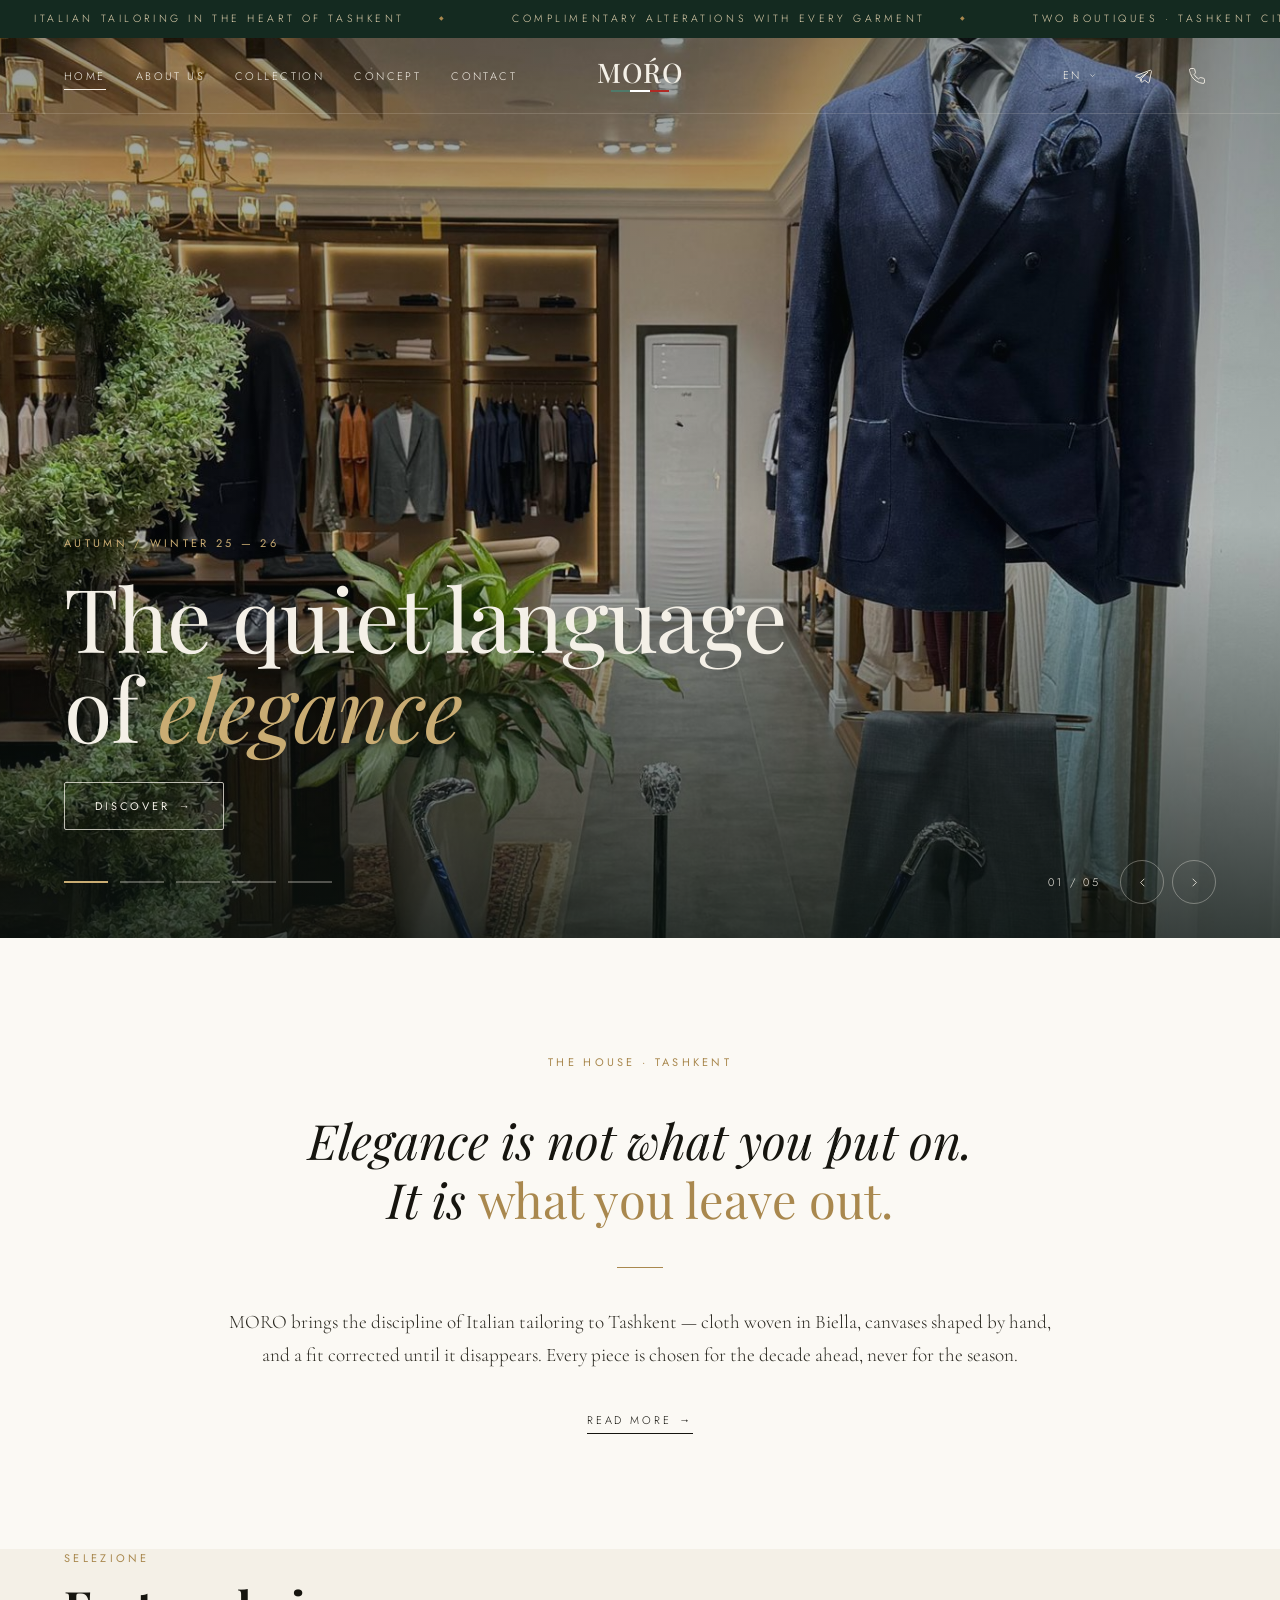
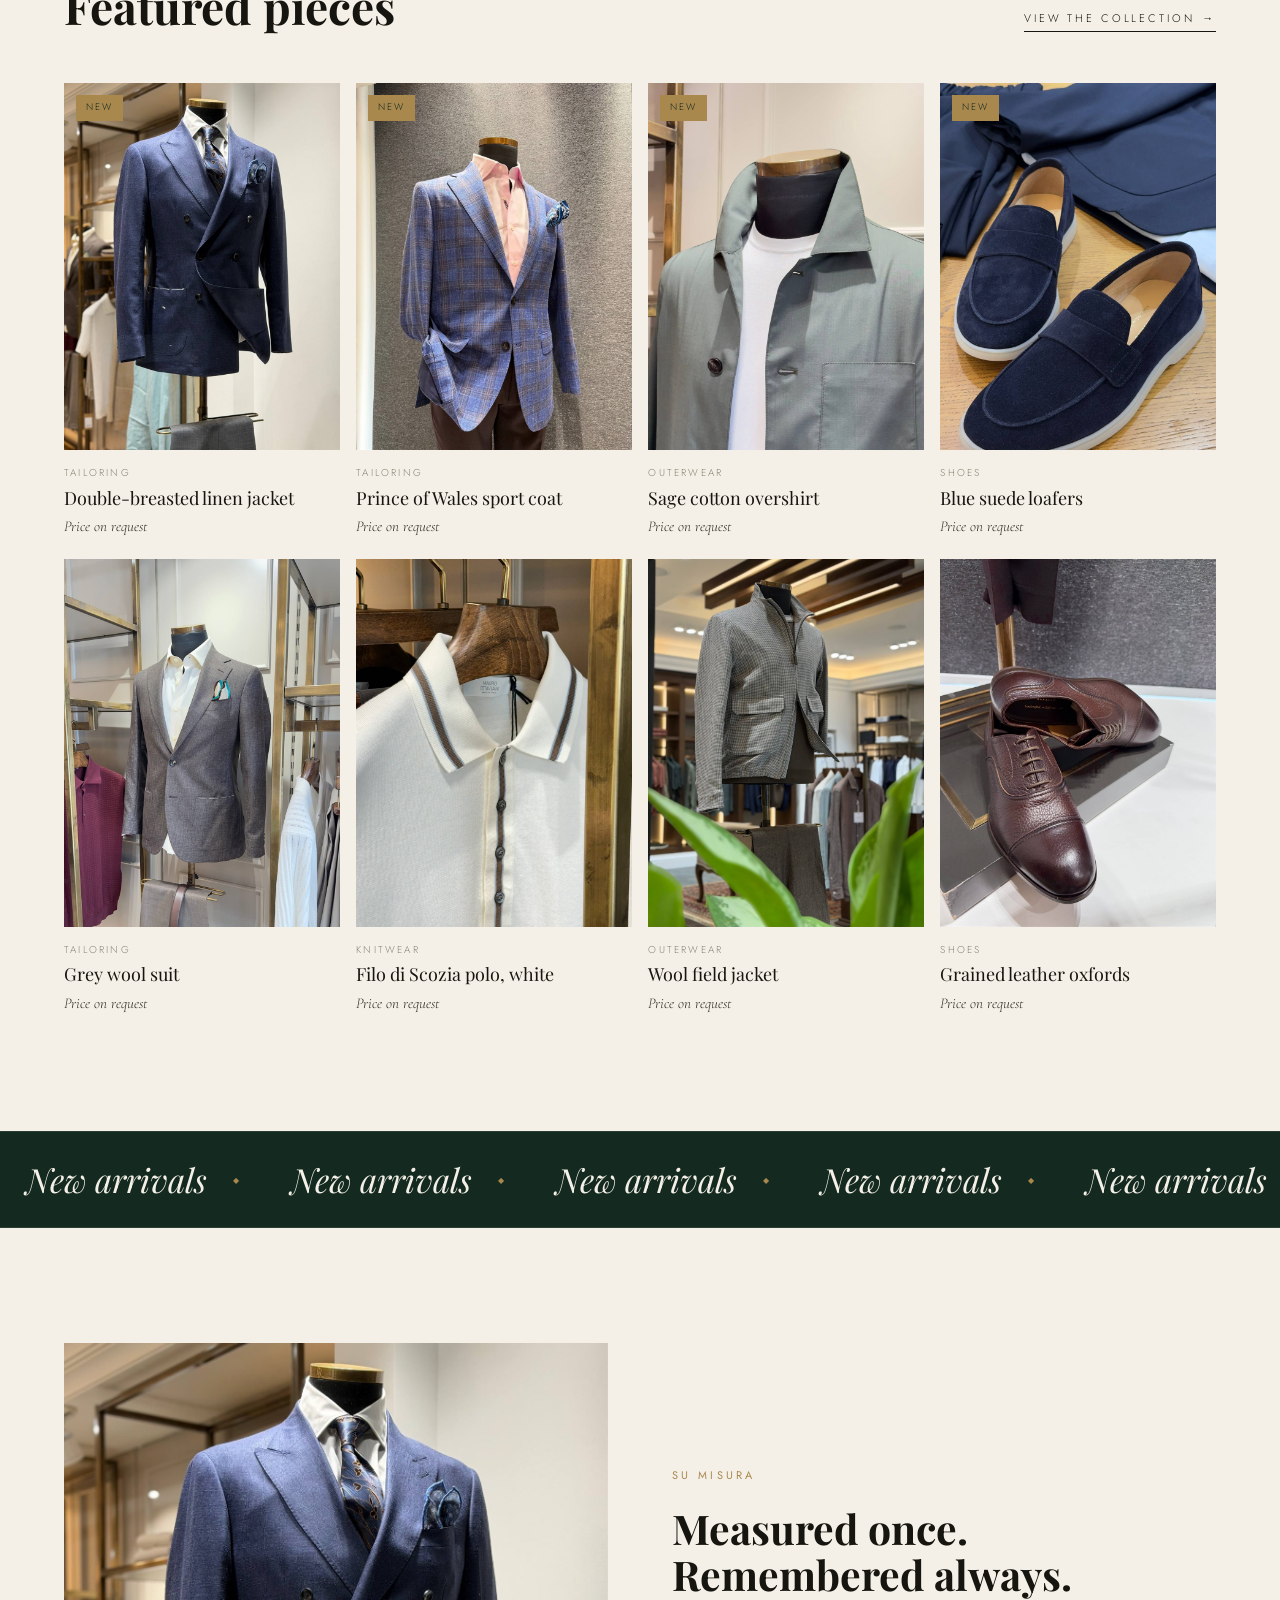
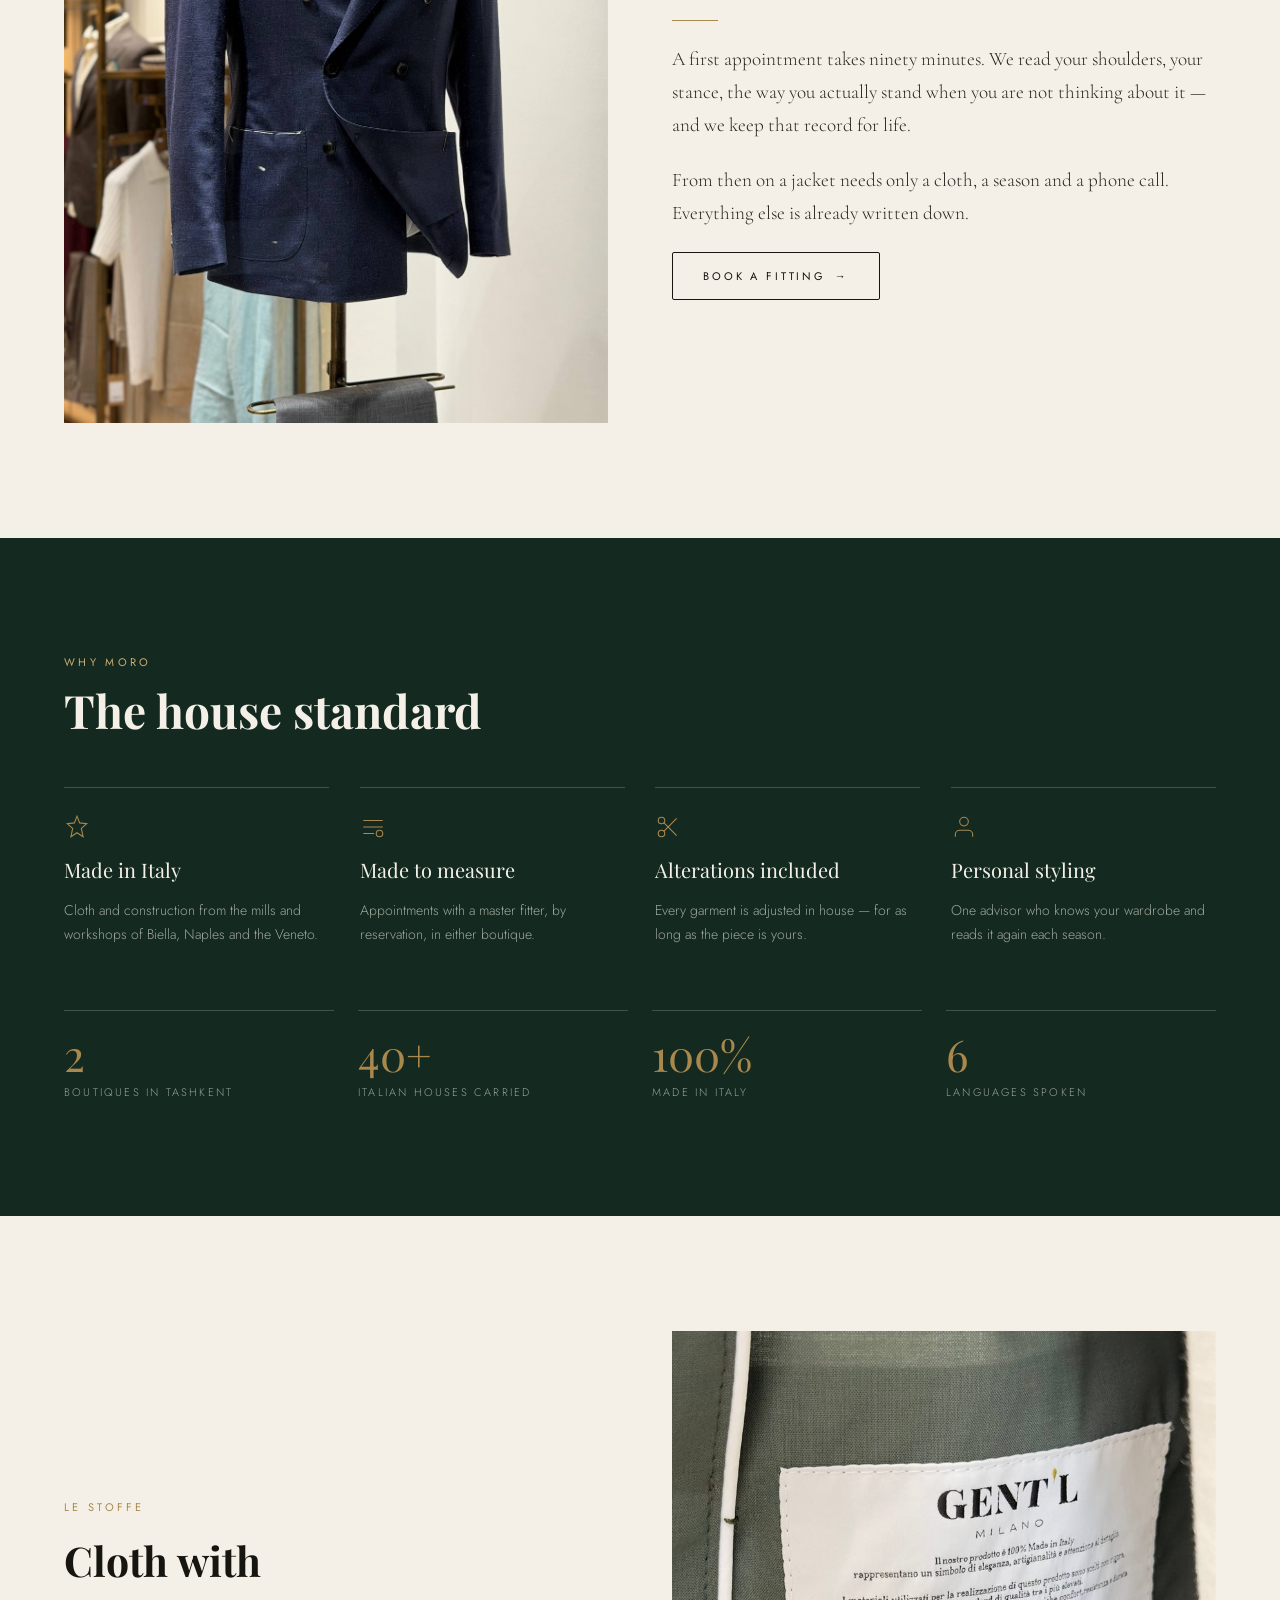
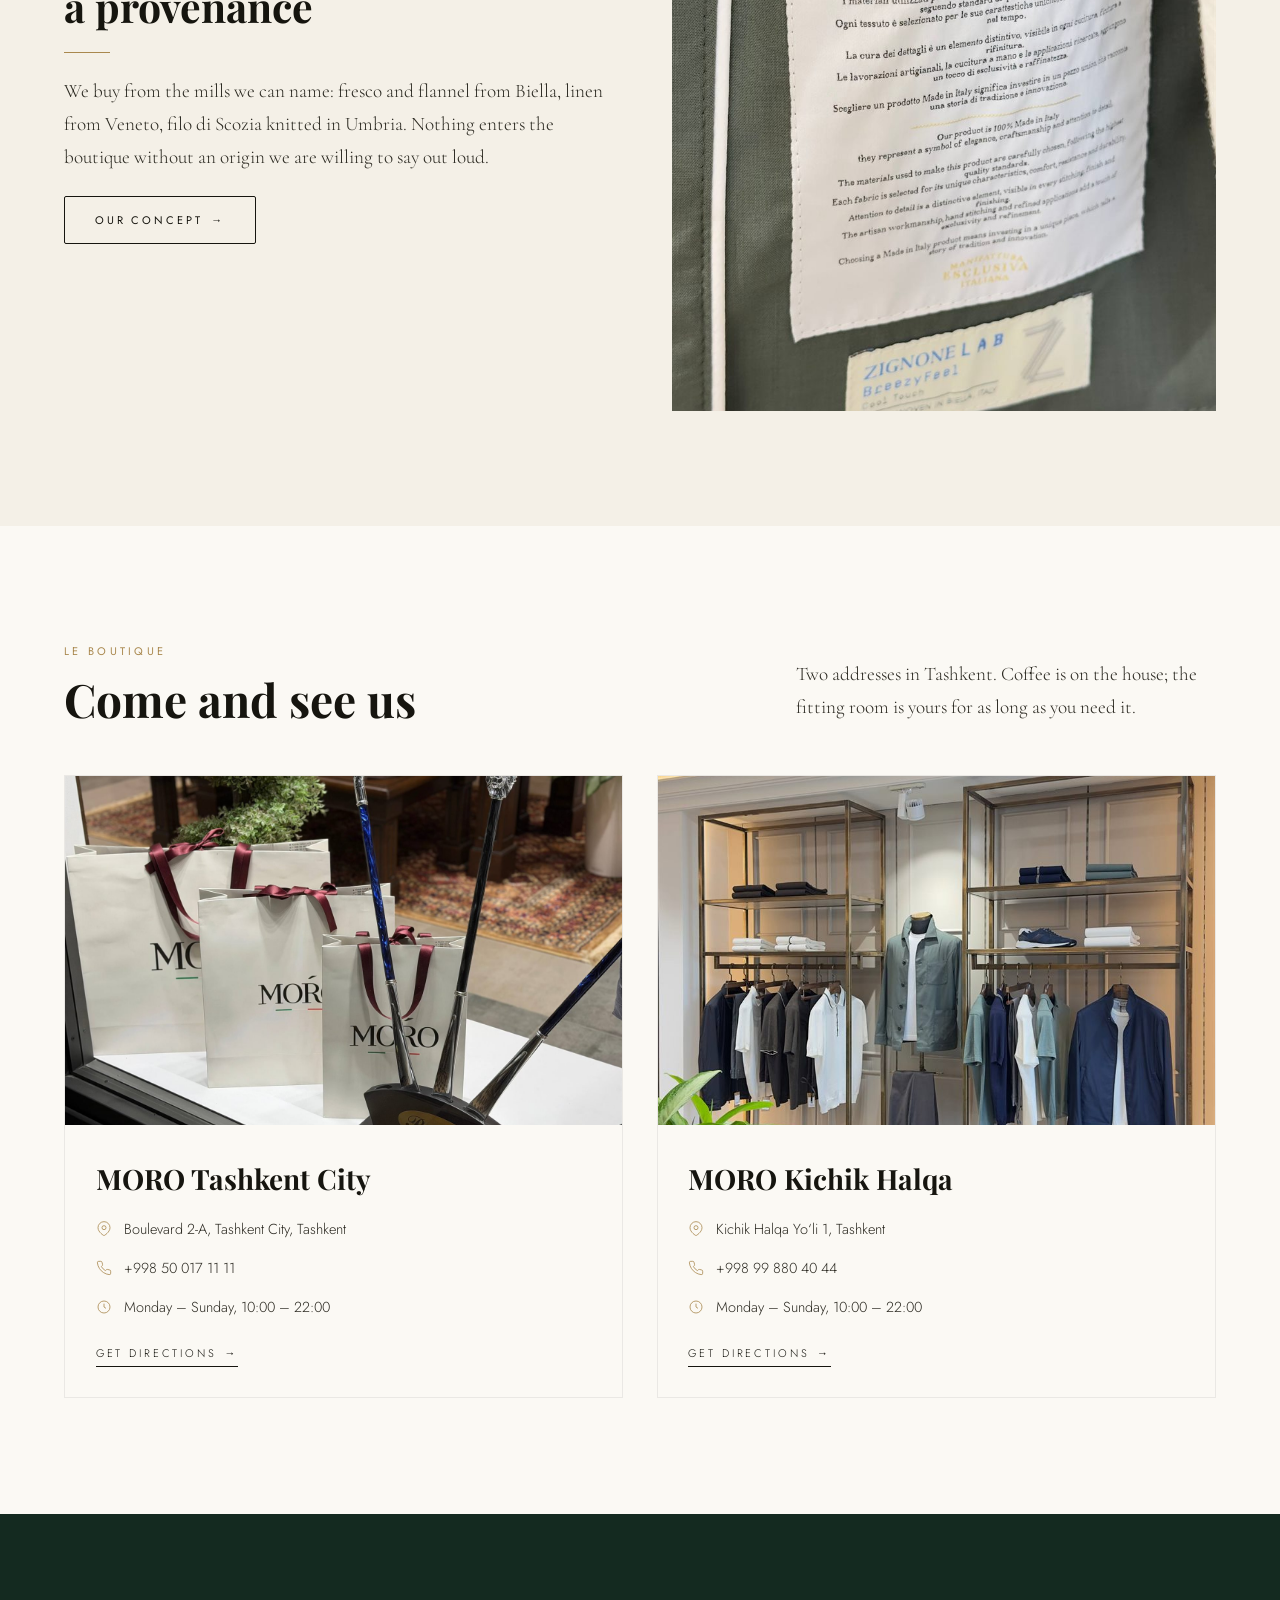
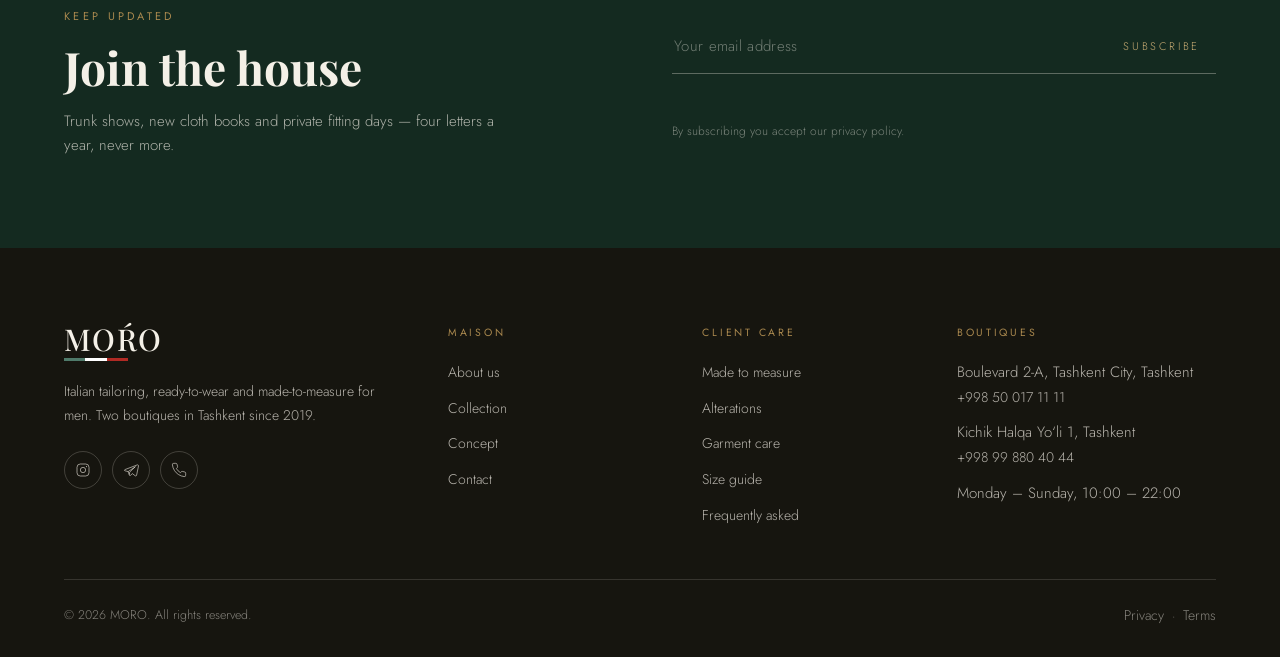
==== index.html @ b35bbcc6 "MORO — многоязычный сайт бутика (6 языков, RTL) Статический сайт по структуре референса lordmaul.com" ====
<!DOCTYPE html>
<html lang="ru" dir="ltr">
<head>
<meta charset="utf-8">
<meta name="viewport" content="width=device-width, initial-scale=1">
<title>MORO — Sartoria Italiana · Tashkent</title>
<meta name="description" content="MORO — итальянский мужской бутик в Ташкенте. Sartoria, su misura, готовая одежда и обувь итальянских домов. Два бутика: Tashkent City и Кичик халка йули.">
<meta name="theme-color" content="#142A20">
<meta property="og:title" content="MORO — Sartoria Italiana · Tashkent">
<meta property="og:description" content="Итальянский пошив в сердце Ташкента. Два бутика, более сорока итальянских домов, su misura.">
<meta property="og:type" content="website">
<meta property="og:image" content="assets/img/hero/hero-01.jpg">
<link rel="icon" href="assets/img/favicon.svg" type="image/svg+xml">
<link rel="preconnect" href="https://fonts.googleapis.com">
<link rel="preconnect" href="https://fonts.gstatic.com" crossorigin>
<link href="https://fonts.googleapis.com/css2?family=Playfair+Display:ital,wght@0,400;0,500;1,400&family=Cormorant+Garamond:ital,wght@0,300;0,400;1,300;1,400&family=Jost:wght@200;300;400;500&family=Amiri:ital,wght@0,400;0,700;1,400&family=Noto+Sans+Arabic:wght@200;300;400;500&display=swap" rel="stylesheet">
<link rel="stylesheet" href="assets/css/style.css">
</head>

<body data-page="home" data-base="">

<!-- ══ Announcement ══ -->
<div class="topbar">
  <div class="topbar__track">
    <span data-i18n="top.1"></span><span data-i18n="top.2"></span><span data-i18n="top.3"></span>
    <span data-i18n="top.1"></span><span data-i18n="top.2"></span><span data-i18n="top.3"></span>
  </div>
</div>

<!-- ══ Header ══ -->
<header class="hdr hdr--over">
  <div class="hdr__in">
    <div>
      <nav class="hdr__nav" aria-label="Primary">
        <ul>
          <li><a href="index.html"      data-nav="home"       data-i18n="nav.home"></a></li>
          <li><a href="about.html"      data-nav="about"      data-i18n="nav.about"></a></li>
          <li><a href="collection.html" data-nav="collection" data-i18n="nav.collection"></a></li>
          <li><a href="concept.html"    data-nav="concept"    data-i18n="nav.concept"></a></li>
          <li><a href="contact.html"    data-nav="contact"    data-i18n="nav.contact"></a></li>
        </ul>
      </nav>
      <button class="burger" type="button" data-drawer-open><i></i><span data-i18n="ui.menu"></span></button>
    </div>

    <a class="hdr__brand logo" href="index.html" aria-label="MORO">
      <span class="logo__word">MOŔO</span>
      <span class="logo__tri" aria-hidden="true"><i></i><i></i><i></i></span>
    </a>

    <div class="hdr__tools">
      <div class="lang">
        <button class="lang__btn" type="button" aria-haspopup="listbox" aria-expanded="false">
          <span data-lang-short>RU</span>
          <svg viewBox="0 0 24 24" aria-hidden="true"><path d="M6 9l6 6 6-6"/></svg>
        </button>
        <div class="lang__menu" role="listbox" data-lang-list></div>
      </div>
      <a class="icon-btn" href="https://t.me/moro_tashkent" target="_blank" rel="noopener" aria-label="Telegram">
        <svg viewBox="0 0 24 24"><path d="M21.5 4.3L2.9 11.4c-.9.3-.9 1.6.1 1.8l4.7 1.2 1.8 5.3c.3.8 1.3 1 1.9.3l2.5-2.6 4.6 3.4c.7.5 1.6.1 1.8-.7l3-14.2c.2-.9-.7-1.6-1.8-1.6z"/><path d="M7.7 14.4L18.6 7 10 15.2l-.3 3.6"/></svg>
      </a>
      <a class="icon-btn" href="tel:+998500171111" aria-label="+998 50 017 11 11">
        <svg viewBox="0 0 24 24"><path d="M22 16.9v3a2 2 0 01-2.2 2 19.8 19.8 0 01-8.6-3.1 19.5 19.5 0 01-6-6A19.8 19.8 0 012.1 4.2 2 2 0 014.1 2h3a2 2 0 012 1.7c.1 1 .4 1.9.7 2.8a2 2 0 01-.5 2.1L8.1 9.9a16 16 0 006 6l1.3-1.2a2 2 0 012.1-.5c.9.3 1.8.6 2.8.7a2 2 0 011.7 2z"/></svg>
      </a>
    </div>
  </div>
</header>

<!-- ══ Mobile drawer ══ -->
<div class="drawer" id="drawer">
  <div class="drawer__top">
    <span class="logo"><span class="logo__word" style="--logo-size:23px">MOŔO</span><span class="logo__tri" style="--logo-tri:48px"><i></i><i></i><i></i></span></span>
    <button class="burger" type="button" data-drawer-close>
      <span data-i18n="ui.close"></span>
      <svg viewBox="0 0 24 24" width="18" height="18" fill="none" stroke="currentColor" stroke-width="1.3"><path d="M18 6L6 18M6 6l12 12"/></svg>
    </button>
  </div>
  <nav class="drawer__nav" aria-label="Mobile">
    <a href="index.html"      data-i18n="nav.home"></a>
    <a href="about.html"      data-i18n="nav.about"></a>
    <a href="collection.html" data-i18n="nav.collection"></a>
    <a href="concept.html"    data-i18n="nav.concept"></a>
    <a href="contact.html"    data-i18n="nav.contact"></a>
  </nav>
  <div class="drawer__foot">
    <span class="eyebrow" data-i18n="ui.language"></span>
    <div class="drawer__langs" data-lang-chips></div>
    <div style="display:grid;gap:6px;font-size:14px;opacity:.8">
      <a href="tel:+998500171111">+998 50 017 11 11</a>
      <a href="tel:+998998804044">+998 99 880 40 44</a>
      <a href="https://www.instagram.com/moro_tashkent/" target="_blank" rel="noopener">Instagram</a>
      <a href="https://t.me/moro_tashkent" target="_blank" rel="noopener">Telegram</a>
    </div>
  </div>
</div>

<main>

  <!-- ══ Hero ══ -->
  <section class="hero" aria-roledescription="carousel">
    <div class="hero__slides">

      <article class="hero__slide">
        <img src="assets/img/hero/hero-01.jpg" alt="" style="--pos:50% 32%" fetchpriority="high" decoding="async">
        <div class="hero__body"><div class="wrap" style="padding:0"><div class="hero__cap">
          <span class="eyebrow" data-i18n="hero.1.eye"></span>
          <h1 class="hero__title" data-i18n-html="hero.1.title"></h1>
          <a class="btn btn--light" href="collection.html"><span data-i18n="cta.discover"></span><span class="ar">→</span></a>
        </div></div></div>
      </article>

      <article class="hero__slide">
        <img src="assets/img/hero/hero-02.jpg" alt="" style="--pos:50% 42%" loading="lazy" decoding="async">
        <div class="hero__body"><div class="wrap" style="padding:0"><div class="hero__cap">
          <span class="eyebrow" data-i18n="hero.2.eye"></span>
          <p class="hero__title" data-i18n-html="hero.2.title"></p>
          <a class="btn btn--light" href="concept.html"><span data-i18n="cta.discover"></span><span class="ar">→</span></a>
        </div></div></div>
      </article>

      <article class="hero__slide">
        <img src="assets/img/hero/hero-04.jpg" alt="" style="--pos:50% 46%" loading="lazy" decoding="async">
        <div class="hero__body"><div class="wrap" style="padding:0"><div class="hero__cap">
          <span class="eyebrow" data-i18n="hero.3.eye"></span>
          <p class="hero__title" data-i18n-html="hero.3.title"></p>
          <a class="btn btn--light" href="about.html"><span data-i18n="cta.discover"></span><span class="ar">→</span></a>
        </div></div></div>
      </article>

      <article class="hero__slide">
        <img src="assets/img/hero/hero-03.jpg" alt="" style="--pos:50% 40%" loading="lazy" decoding="async">
        <div class="hero__body"><div class="wrap" style="padding:0"><div class="hero__cap">
          <span class="eyebrow" data-i18n="hero.4.eye"></span>
          <p class="hero__title" data-i18n-html="hero.4.title"></p>
          <a class="btn btn--light" href="contact.html"><span data-i18n="cta.book"></span><span class="ar">→</span></a>
        </div></div></div>
      </article>

      <article class="hero__slide">
        <img src="assets/img/hero/hero-05.jpg" alt="" style="--pos:50% 44%" loading="lazy" decoding="async">
        <div class="hero__body"><div class="wrap" style="padding:0"><div class="hero__cap">
          <span class="eyebrow" data-i18n="hero.5.eye"></span>
          <p class="hero__title" data-i18n-html="hero.5.title"></p>
          <a class="btn btn--light" href="contact.html"><span data-i18n="cta.directions"></span><span class="ar">→</span></a>
        </div></div></div>
      </article>

    </div>

    <div class="hero__ui">
      <div class="hero__dots"></div>
      <div style="display:flex;align-items:center;gap:20px">
        <span class="hero__count"></span>
        <div class="hero__arrows">
          <button type="button" data-hero-prev data-i18n-aria="ui.prev"><svg viewBox="0 0 24 24"><path d="M15 18l-6-6 6-6"/></svg></button>
          <button type="button" data-hero-next data-i18n-aria="ui.next"><svg viewBox="0 0 24 24"><path d="M9 18l6-6-6-6"/></svg></button>
        </div>
      </div>
    </div>
  </section>

  <!-- ══ Manifesto ══ -->
  <section class="sec sec--paper">
    <div class="wrap wrap--narrow">
      <div class="manifesto">
        <span class="eyebrow reveal" data-i18n="mani.eye"></span>
        <h2 class="manifesto__q reveal" data-d="1" data-i18n-html="mani.quote"></h2>
        <hr class="rule reveal" data-d="1">
        <p class="lead reveal" data-d="2" data-i18n="mani.text"></p>
        <a class="link-u reveal" data-d="3" href="about.html"><span data-i18n="cta.readMore"></span><span class="ar">→</span></a>
      </div>
    </div>
  </section>

  <!-- ══ Featured ══ -->
  <section class="sec" style="padding-top:0">
    <div class="wrap">
      <div class="sec-head">
        <div class="sec-head__t">
          <span class="eyebrow reveal" data-i18n="feat.eye"></span>
          <h2 class="sec-title reveal" data-d="1" data-i18n="feat.title"></h2>
        </div>
        <a class="link-u reveal" data-d="2" href="collection.html"><span data-i18n="cta.viewAll"></span><span class="ar">→</span></a>
      </div>
      <div class="grid-p" data-grid data-featured="1"></div>
    </div>
  </section>

  <!-- ══ Marquee ══ -->
  <div class="marq" aria-hidden="true">
    <div class="marq__track">
      <span data-i18n="marq"></span><span data-i18n="marq"></span><span data-i18n="marq"></span><span data-i18n="marq"></span><span data-i18n="marq"></span><span data-i18n="marq"></span>
      <span data-i18n="marq"></span><span data-i18n="marq"></span><span data-i18n="marq"></span><span data-i18n="marq"></span><span data-i18n="marq"></span><span data-i18n="marq"></span>
    </div>
  </div>

  <!-- ══ Atelier ══ -->
  <section class="sec">
    <div class="wrap">
      <div class="split">
        <figure class="split__media reveal">
          <img src="assets/img/editorial/edit-tailoring.jpg" alt="" style="--pos:50% 30%" loading="lazy" decoding="async">
        </figure>
        <div class="split__body">
          <span class="eyebrow reveal" data-i18n="atel.eye"></span>
          <h2 class="split__title reveal" data-d="1" data-i18n-html="atel.title"></h2>
          <hr class="rule reveal" data-d="1">
          <p class="lead reveal" data-d="2" data-i18n="atel.p1"></p>
          <p class="lead reveal" data-d="2" data-i18n="atel.p2"></p>
          <div class="reveal" data-d="3"><a class="btn" href="contact.html"><span data-i18n="cta.book"></span><span class="ar">→</span></a></div>
        </div>
      </div>
    </div>
  </section>

  <!-- ══ House standard + stats ══ -->
  <section class="sec sec--green">
    <div class="wrap">
      <div class="sec-head">
        <div class="sec-head__t">
          <span class="eyebrow reveal" data-i18n="val.eye"></span>
          <h2 class="sec-title reveal" data-d="1" data-i18n="val.title"></h2>
        </div>
      </div>

      <div class="vals">
        <div class="val reveal">
          <svg viewBox="0 0 24 24"><path d="M12 2l2.4 6.2L21 9l-5 4.3L17.6 21 12 17.3 6.4 21 8 13.3 3 9l6.6-.8z"/></svg>
          <h3 data-i18n="val.1.t"></h3><p data-i18n="val.1.d"></p>
        </div>
        <div class="val reveal" data-d="1">
          <svg viewBox="0 0 24 24"><path d="M3 6h18M3 12h18M3 18h10"/><circle cx="18" cy="18" r="3"/></svg>
          <h3 data-i18n="val.2.t"></h3><p data-i18n="val.2.d"></p>
        </div>
        <div class="val reveal" data-d="2">
          <svg viewBox="0 0 24 24"><circle cx="6" cy="6" r="3"/><circle cx="6" cy="18" r="3"/><path d="M20 4L8.1 16M8.1 8L20 20"/></svg>
          <h3 data-i18n="val.3.t"></h3><p data-i18n="val.3.d"></p>
        </div>
        <div class="val reveal" data-d="3">
          <svg viewBox="0 0 24 24"><path d="M20 21v-2a4 4 0 00-4-4H8a4 4 0 00-4 4v2"/><circle cx="12" cy="7" r="4"/></svg>
          <h3 data-i18n="val.4.t"></h3><p data-i18n="val.4.d"></p>
        </div>
      </div>

      <div class="stats" style="margin-top:clamp(40px,5vw,72px)">
        <div class="stat reveal"><span class="stat__n" data-i18n="stat.1.n"></span><span class="stat__l" data-i18n="stat.1.l"></span></div>
        <div class="stat reveal" data-d="1"><span class="stat__n" data-i18n="stat.2.n"></span><span class="stat__l" data-i18n="stat.2.l"></span></div>
        <div class="stat reveal" data-d="2"><span class="stat__n" data-i18n="stat.3.n"></span><span class="stat__l" data-i18n="stat.3.l"></span></div>
        <div class="stat reveal" data-d="3"><span class="stat__n" data-i18n="stat.4.n"></span><span class="stat__l" data-i18n="stat.4.l"></span></div>
      </div>
    </div>
  </section>

  <!-- ══ Cloth ══ -->
  <section class="sec">
    <div class="wrap">
      <div class="split split--rev">
        <figure class="split__media reveal">
          <img src="assets/img/editorial/edit-label.jpg" alt="" style="--pos:50% 45%" loading="lazy" decoding="async">
        </figure>
        <div class="split__body">
          <span class="eyebrow reveal" data-i18n="cloth.eye"></span>
          <h2 class="split__title reveal" data-d="1" data-i18n-html="cloth.title"></h2>
          <hr class="rule reveal" data-d="1">
          <p class="lead reveal" data-d="2" data-i18n="cloth.p1"></p>
          <div class="reveal" data-d="3"><a class="btn" href="concept.html"><span data-i18n="cta.concept"></span><span class="ar">→</span></a></div>
        </div>
      </div>
    </div>
  </section>

  <!-- ══ Boutiques ══ -->
  <section class="sec sec--paper">
    <div class="wrap">
      <div class="sec-head">
        <div class="sec-head__t">
          <span class="eyebrow reveal" data-i18n="shops.eye"></span>
          <h2 class="sec-title reveal" data-d="1" data-i18n="shops.title"></h2>
        </div>
        <p class="lead reveal" data-d="2" style="max-width:420px" data-i18n="shops.lead"></p>
      </div>

      <div class="shops">
        <article class="shop reveal">
          <div class="shop__img"><img src="assets/img/editorial/edit-bags.jpg" alt="" loading="lazy" decoding="async"></div>
          <div class="shop__body">
            <h3 class="shop__name" data-i18n="shop.1.name"></h3>
            <div class="shop__row"><svg viewBox="0 0 24 24"><path d="M21 10c0 7-9 12-9 12s-9-5-9-12a9 9 0 1118 0z"/><circle cx="12" cy="10" r="3"/></svg><span data-i18n="shop.1.addr"></span></div>
            <div class="shop__row"><svg viewBox="0 0 24 24"><path d="M22 16.9v3a2 2 0 01-2.2 2 19.8 19.8 0 01-8.6-3.1 19.5 19.5 0 01-6-6A19.8 19.8 0 012.1 4.2 2 2 0 014.1 2h3a2 2 0 012 1.7c.1 1 .4 1.9.7 2.8a2 2 0 01-.5 2.1L8.1 9.9a16 16 0 006 6l1.3-1.2a2 2 0 012.1-.5c.9.3 1.8.6 2.8.7a2 2 0 011.7 2z"/></svg><a href="tel:+998500171111">+998 50 017 11 11</a></div>
            <div class="shop__row"><svg viewBox="0 0 24 24"><circle cx="12" cy="12" r="9"/><path d="M12 7v5l3 2"/></svg><span data-i18n="shop.hours.v"></span></div>
            <div style="margin-top:6px"><a class="link-u" href="https://yandex.uz/maps/?text=Tashkent%20City%20Boulevard%202A" target="_blank" rel="noopener"><span data-i18n="cta.directions"></span><span class="ar">→</span></a></div>
          </div>
        </article>

        <article class="shop reveal" data-d="1">
          <div class="shop__img"><img src="assets/img/editorial/edit-boutique-b.jpg" alt="" loading="lazy" decoding="async"></div>
          <div class="shop__body">
            <h3 class="shop__name" data-i18n="shop.2.name"></h3>
            <div class="shop__row"><svg viewBox="0 0 24 24"><path d="M21 10c0 7-9 12-9 12s-9-5-9-12a9 9 0 1118 0z"/><circle cx="12" cy="10" r="3"/></svg><span data-i18n="shop.2.addr"></span></div>
            <div class="shop__row"><svg viewBox="0 0 24 24"><path d="M22 16.9v3a2 2 0 01-2.2 2 19.8 19.8 0 01-8.6-3.1 19.5 19.5 0 01-6-6A19.8 19.8 0 012.1 4.2 2 2 0 014.1 2h3a2 2 0 012 1.7c.1 1 .4 1.9.7 2.8a2 2 0 01-.5 2.1L8.1 9.9a16 16 0 006 6l1.3-1.2a2 2 0 012.1-.5c.9.3 1.8.6 2.8.7a2 2 0 011.7 2z"/></svg><a href="tel:+998998804044">+998 99 880 40 44</a></div>
            <div class="shop__row"><svg viewBox="0 0 24 24"><circle cx="12" cy="12" r="9"/><path d="M12 7v5l3 2"/></svg><span data-i18n="shop.hours.v"></span></div>
            <div style="margin-top:6px"><a class="link-u" href="https://yandex.uz/maps/?text=Kichik%20Halqa%20Yoli%201%20Tashkent" target="_blank" rel="noopener"><span data-i18n="cta.directions"></span><span class="ar">→</span></a></div>
          </div>
        </article>
      </div>
    </div>
  </section>

  <!-- ══ Newsletter ══ -->
  <section class="news">
    <div class="wrap">
      <div class="news__in">
        <div class="reveal">
          <span class="eyebrow" data-i18n="news.eye"></span>
          <h2 class="news__t" data-i18n="news.title"></h2>
          <p data-i18n="news.text"></p>
        </div>
        <form class="news__form reveal" data-d="1" data-newsletter novalidate>
          <div class="field">
            <input type="email" required data-i18n-ph="news.ph" aria-label="Email">
            <button type="submit" data-i18n="cta.subscribe"></button>
          </div>
          <span class="news__ok" data-news-msg></span>
          <span class="news__note" data-i18n="news.note"></span>
        </form>
      </div>
    </div>
  </section>

</main>

<!-- ══ Footer ══ -->
<footer class="ftr">
  <div class="wrap">
    <div class="ftr__grid">
      <div class="ftr__brand">
        <span class="logo"><span class="logo__word" style="--logo-size:30px">MOŔO</span><span class="logo__tri" style="--logo-tri:64px"><i></i><i></i><i></i></span></span>
        <p data-i18n="ftr.about"></p>
        <div class="ftr__soc">
          <a href="https://www.instagram.com/moro_tashkent/" target="_blank" rel="noopener" aria-label="Instagram">
            <svg viewBox="0 0 24 24"><rect x="3" y="3" width="18" height="18" rx="5"/><circle cx="12" cy="12" r="4"/><circle cx="17.2" cy="6.8" r=".9" fill="currentColor" stroke="none"/></svg>
          </a>
          <a href="https://t.me/moro_tashkent" target="_blank" rel="noopener" aria-label="Telegram">
            <svg viewBox="0 0 24 24"><path d="M21.5 4.3L2.9 11.4c-.9.3-.9 1.6.1 1.8l4.7 1.2 1.8 5.3c.3.8 1.3 1 1.9.3l2.5-2.6 4.6 3.4c.7.5 1.6.1 1.8-.7l3-14.2c.2-.9-.7-1.6-1.8-1.6z"/><path d="M7.7 14.4L18.6 7 10 15.2l-.3 3.6"/></svg>
          </a>
          <a href="tel:+998500171111" aria-label="+998 50 017 11 11">
            <svg viewBox="0 0 24 24"><path d="M22 16.9v3a2 2 0 01-2.2 2 19.8 19.8 0 01-8.6-3.1 19.5 19.5 0 01-6-6A19.8 19.8 0 012.1 4.2 2 2 0 014.1 2h3a2 2 0 012 1.7c.1 1 .4 1.9.7 2.8a2 2 0 01-.5 2.1L8.1 9.9a16 16 0 006 6l1.3-1.2a2 2 0 012.1-.5c.9.3 1.8.6 2.8.7a2 2 0 011.7 2z"/></svg>
          </a>
        </div>
      </div>

      <div>
        <h4 data-i18n="ftr.c1"></h4>
        <ul>
          <li><a href="about.html"      data-i18n="nav.about"></a></li>
          <li><a href="collection.html" data-i18n="nav.collection"></a></li>
          <li><a href="concept.html"    data-i18n="nav.concept"></a></li>
          <li><a href="contact.html"    data-i18n="nav.contact"></a></li>
        </ul>
      </div>

      <div>
        <h4 data-i18n="ftr.c2"></h4>
        <ul>
          <li><a href="contact.html" data-i18n="ftr.care.1"></a></li>
          <li><a href="contact.html" data-i18n="ftr.care.2"></a></li>
          <li><a href="concept.html" data-i18n="ftr.care.3"></a></li>
          <li><a href="contact.html" data-i18n="ftr.care.4"></a></li>
          <li><a href="contact.html" data-i18n="ftr.care.5"></a></li>
        </ul>
      </div>

      <div>
        <h4 data-i18n="ftr.c3"></h4>
        <ul>
          <li><span data-i18n="shop.1.addr"></span><br><a href="tel:+998500171111">+998 50 017 11 11</a></li>
          <li><span data-i18n="shop.2.addr"></span><br><a href="tel:+998998804044">+998 99 880 40 44</a></li>
          <li><span data-i18n="shop.hours.v"></span></li>
        </ul>
      </div>
    </div>

    <div class="ftr__bot">
      <span data-i18n="ftr.rights"></span>
      <span><a href="#" data-i18n="ftr.privacy"></a> &nbsp;·&nbsp; <a href="#" data-i18n="ftr.terms"></a></span>
    </div>
  </div>
</footer>

<!-- ══ Quick view ══ -->
<div class="modal" id="qv" role="dialog" aria-modal="true">
  <div class="modal__bd" data-qv-close></div>
  <div class="modal__box">
    <button class="modal__close" type="button" data-qv-close data-i18n-aria="ui.close">
      <svg viewBox="0 0 24 24"><path d="M18 6L6 18M6 6l12 12"/></svg>
    </button>
    <div class="modal__img"><img data-qv-img alt="" decoding="async"></div>
    <div class="modal__body">
      <span class="card__cat" data-qv-cat></span>
      <h3 class="modal__name" data-qv-name></h3>
      <p class="card__price" data-i18n="price.request"></p>
      <dl class="spec">
        <div><dt data-i18n="qv.material"></dt><dd data-qv-material></dd></div>
        <div><dt data-i18n="qv.origin"></dt><dd data-i18n="qv.origin.v"></dd></div>
        <div><dt data-i18n="qv.avail"></dt><dd data-i18n="qv.avail.v"></dd></div>
      </dl>
      <p style="font-size:13.5px;color:var(--stone)" data-i18n="qv.note"></p>
      <div style="display:flex;gap:10px;flex-wrap:wrap">
        <a class="btn btn--solid" href="contact.html"><span data-i18n="cta.enquire"></span><span class="ar">→</span></a>
        <a class="btn" href="https://t.me/moro_tashkent" target="_blank" rel="noopener">Telegram</a>
      </div>
    </div>
  </div>
</div>

<button class="to-top" type="button" data-i18n-aria="ui.top"><svg viewBox="0 0 24 24"><path d="M12 19V5M5 12l7-7 7 7"/></svg></button>
<div class="toast" id="toast" role="status"></div>

<script src="assets/js/translations.js"></script>
<script src="assets/js/data.js"></script>
<script src="assets/js/site.js"></script>
</body>
</html>
---- assets/css/style.css ----
/* =========================================================
   MORO — Sartoria Italiana, Tashkent
   Design system: "old money" — bottle green, brass, bone, burgundy
   ========================================================= */

/* ---------- 1. Tokens ---------- */
:root {
  /* Palette */
  --bone:        #F4F0E7;
  --bone-2:      #EBE4D5;
  --bone-3:      #E0D7C4;
  --paper:       #FBF9F4;

  --ink:         #16150F;
  --ink-2:       #2C2A22;
  --stone:       #8A8375;
  --stone-2:     #A9A294;

  --green:       #1E3A2E;
  --green-deep:  #142A20;
  --green-soft:  #2E5344;

  --brass:       #A9884E;
  --brass-lt:    #C9AC73;
  --brass-pale:  #E3D3B0;

  --burgundy:    #6B2028;

  --tri-green:   #4F7A6A;
  --tri-red:     #B02A24;

  /* Semantic */
  --bg:          var(--bone);
  --fg:          var(--ink);
  --muted:       var(--stone);
  --line:        rgba(22, 21, 15, .14);
  --line-soft:   rgba(22, 21, 15, .07);
  --accent:      var(--brass);

  /* Type */
  --f-display: "Playfair Display", "Times New Roman", Georgia, serif;
  --f-serif:   "Cormorant Garamond", Georgia, serif;
  --f-sans:    "Jost", "Helvetica Neue", Arial, sans-serif;

  /* Metrics */
  --nav-h: 76px;
  --bar-h: 38px;
  --pad:   clamp(20px, 5vw, 72px);
  --maxw:  1560px;
  --r:     2px;

  /* Motion */
  --ease: cubic-bezier(.22, .61, .36, 1);
  --slow: .9s var(--ease);
  --med:  .45s var(--ease);
  --fast: .22s var(--ease);
}

/* Arabic typography swap */
html[lang="ar"] {
  --f-display: "Amiri", "Playfair Display", serif;
  --f-serif:   "Amiri", Georgia, serif;
  --f-sans:    "Noto Sans Arabic", "Jost", Arial, sans-serif;
}

/* ---------- 2. Reset ---------- */
*, *::before, *::after { box-sizing: border-box; }
html { -webkit-text-size-adjust: 100%; scroll-behavior: smooth; }
body {
  margin: 0;
  background: var(--bg);
  color: var(--fg);
  font-family: var(--f-sans);
  font-size: 15px;
  line-height: 1.65;
  font-weight: 300;
  -webkit-font-smoothing: antialiased;
  text-rendering: optimizeLegibility;
  overflow-x: hidden;
}
body.is-locked { overflow: hidden; }
img, svg, video { display: block; max-width: 100%; }
a { color: inherit; text-decoration: none; }
button { font: inherit; color: inherit; background: none; border: 0; cursor: pointer; }
input, textarea, select { font: inherit; color: inherit; }
h1, h2, h3, h4, p, figure, blockquote { margin: 0; }
ul, ol { margin: 0; padding: 0; list-style: none; }
::selection { background: var(--green); color: var(--bone); }

:focus-visible { outline: 2px solid var(--brass); outline-offset: 3px; }

/* ---------- 3. Utilities ---------- */
.wrap { width: 100%; max-width: var(--maxw); margin-inline: auto; padding-inline: var(--pad); }
.wrap--narrow { max-width: 980px; }
.sr { position: absolute; width: 1px; height: 1px; padding: 0; margin: -1px; overflow: hidden; clip: rect(0 0 0 0); white-space: nowrap; border: 0; }

.eyebrow {
  font-family: var(--f-sans);
  font-size: 11px;
  font-weight: 400;
  letter-spacing: .3em;
  text-transform: uppercase;
  color: var(--brass);
}
html[lang="ar"] .eyebrow { letter-spacing: .06em; font-size: 13px; }

.display {
  font-family: var(--f-display);
  font-weight: 400;
  line-height: 1.05;
  letter-spacing: -.01em;
}
.rule { width: 46px; height: 1px; background: var(--brass); border: 0; margin: 0; }

.lead {
  font-family: var(--f-serif);
  font-size: clamp(17px, 1.5vw, 21px);
  line-height: 1.72;
  color: var(--ink-2);
}

/* Reveal-on-scroll */
.reveal { opacity: 0; transform: translateY(26px); transition: opacity .95s var(--ease), transform .95s var(--ease); }
.reveal.in { opacity: 1; transform: none; }
.reveal[data-d="1"] { transition-delay: .09s; }
.reveal[data-d="2"] { transition-delay: .18s; }
.reveal[data-d="3"] { transition-delay: .27s; }
.reveal[data-d="4"] { transition-delay: .36s; }
@media (prefers-reduced-motion: reduce) {
  .reveal { opacity: 1; transform: none; transition: none; }
  html { scroll-behavior: auto; }
}

/* ---------- 4. Buttons ---------- */
.btn {
  --btn-fg: var(--ink);
  --btn-bd: var(--ink);
  display: inline-flex; align-items: center; gap: .8em;
  padding: 14px 30px;
  font-size: 11px; font-weight: 400; letter-spacing: .26em; text-transform: uppercase;
  color: var(--btn-fg);
  border: 1px solid var(--btn-bd);
  border-radius: var(--r);
  position: relative; overflow: hidden;
  transition: color var(--med), border-color var(--med);
}
html[lang="ar"] .btn { letter-spacing: .04em; font-size: 13px; }
.btn::after {
  content: ""; position: absolute; inset: 0; background: var(--btn-bd);
  transform: scaleY(0); transform-origin: bottom; z-index: -1;
  transition: transform var(--med);
}
.btn > * { position: relative; z-index: 1; }
.btn:hover { color: var(--bone); }
.btn:hover::after { transform: scaleY(1); transform-origin: top; }
.btn { z-index: 0; }
.btn--light { --btn-fg: var(--bone); --btn-bd: rgba(244,240,231,.75); }
.btn--light:hover { color: var(--green-deep); }
.btn--light:hover::after { background: var(--bone); }
.btn--solid { --btn-fg: var(--bone); background: var(--green); border-color: var(--green); }
.btn--solid:hover { color: var(--green); }
.btn--solid::after { background: var(--bone); }

.link-u {
  display: inline-flex; align-items: center; gap: .7em;
  font-size: 11px; letter-spacing: .26em; text-transform: uppercase;
  padding-bottom: 5px; position: relative;
}
html[lang="ar"] .link-u { letter-spacing: .04em; font-size: 13px; }
.link-u::after {
  content: ""; position: absolute; inset-inline-start: 0; bottom: 0; height: 1px; width: 100%;
  background: currentColor; transform: scaleX(1); transform-origin: var(--o-end, right);
  transition: transform .5s var(--ease);
}
.link-u:hover::after { transform: scaleX(0); }
.link-u .ar { transition: transform var(--med); }
.link-u:hover .ar { transform: translateX(5px); }
html[dir="rtl"] .link-u:hover .ar { transform: translateX(-5px); }
html[dir="rtl"] .ar { transform: scaleX(-1); }
html[dir="rtl"] .link-u:hover .ar { transform: scaleX(-1) translateX(-5px); }

/* ---------- 5. Logo ---------- */
.logo { display: inline-flex; flex-direction: column; align-items: center; gap: 4px; line-height: 1; }
.logo__word {
  font-family: var(--f-display);
  font-weight: 500;
  font-size: var(--logo-size, 27px);
  letter-spacing: .045em;
  line-height: 1;
  white-space: nowrap;
}
.logo__tri { display: flex; width: var(--logo-tri, 58px); height: 2.5px; }
.logo__tri i { flex: 1; }
.logo__tri i:nth-child(1) { background: var(--tri-green); }
.logo__tri i:nth-child(2) { background: #FFFFFF; }
.logo__tri i:nth-child(3) { background: var(--tri-red); }

/* ---------- 6. Announcement bar ---------- */
.topbar {
  height: var(--bar-h);
  background: var(--green-deep);
  color: var(--brass-pale);
  display: flex; align-items: center;
  overflow: hidden;
  position: relative; z-index: 60;
}
.topbar__track { display: flex; gap: 0; white-space: nowrap; animation: slide 42s linear infinite; }
.topbar__track span {
  font-size: 10.5px; letter-spacing: .34em; text-transform: uppercase;
  padding-inline: 34px; display: inline-flex; align-items: center; gap: 34px;
}
.topbar__track span::after { content: "◆"; font-size: 6px; color: var(--brass); letter-spacing: 0; }
html[lang="ar"] .topbar__track span { letter-spacing: .05em; font-size: 12.5px; }
@keyframes slide { from { transform: translateX(0); } to { transform: translateX(-50%); } }
html[dir="rtl"] .topbar__track { animation-name: slideR; }
@keyframes slideR { from { transform: translateX(0); } to { transform: translateX(50%); } }
@media (prefers-reduced-motion: reduce) { .topbar__track { animation: none; } }

/* ---------- 7. Header ---------- */
.hdr {
  position: sticky; top: 0; z-index: 50;
  height: var(--nav-h);
  display: flex; align-items: center;
  background: var(--bone);
  border-bottom: 1px solid var(--line-soft);
  transition: background var(--med), color var(--med), border-color var(--med), height var(--med);
}
.hdr__in {
  width: 100%; max-width: var(--maxw); margin-inline: auto; padding-inline: var(--pad);
  display: grid; grid-template-columns: 1fr auto 1fr; align-items: center; gap: 18px;
}
.hdr__nav ul { display: flex; align-items: center; gap: 30px; }
.hdr__nav a {
  font-size: 11px; letter-spacing: .22em; text-transform: uppercase;
  position: relative; padding-block: 6px; white-space: nowrap;
}
html[lang="ar"] .hdr__nav a { letter-spacing: .03em; font-size: 13.5px; }
.hdr__nav a::after {
  content: ""; position: absolute; inset-inline-start: 0; bottom: 0; height: 1px; width: 100%;
  background: currentColor; transform: scaleX(0); transform-origin: var(--o-start, left);
  transition: transform .45s var(--ease);
}
.hdr__nav a:hover::after, .hdr__nav a[aria-current="page"]::after { transform: scaleX(1); }
.hdr__brand { justify-self: center; }
.hdr__tools { justify-self: end; display: flex; align-items: center; gap: 16px; }

.icon-btn {
  width: 38px; height: 38px; display: grid; place-items: center;
  border-radius: 50%; transition: background var(--fast);
}
.icon-btn:hover { background: rgba(22,21,15,.06); }
.icon-btn svg { width: 18px; height: 18px; stroke: currentColor; fill: none; stroke-width: 1.2; }

.burger { display: none; align-items: center; gap: 11px; font-size: 11px; letter-spacing: .22em; text-transform: uppercase; }
.burger i { display: block; width: 22px; height: 1px; background: currentColor; position: relative; }
.burger i::before, .burger i::after { content: ""; position: absolute; left: 0; width: 22px; height: 1px; background: currentColor; }
.burger i::before { top: -6px; }
.burger i::after { top: 6px; }

/* Transparent header over hero */
.hdr--over {
  position: fixed; inset-inline: 0; top: var(--bar-h);
  background: transparent; color: var(--bone); border-color: rgba(244,240,231,.16);
}
.hdr--over.is-stuck {
  position: fixed; top: 0;
  background: rgba(20,42,32,.96);
  backdrop-filter: blur(10px);
  color: var(--bone);
  border-color: rgba(244,240,231,.14);
}
.hdr--over .icon-btn:hover { background: rgba(244,240,231,.12); }

/* ---------- 8. Language switcher ---------- */
.lang { position: relative; }
.lang__btn {
  display: inline-flex; align-items: center; gap: 7px;
  font-size: 11px; letter-spacing: .18em; text-transform: uppercase;
  padding: 8px 10px; border: 1px solid transparent; border-radius: var(--r);
  transition: border-color var(--fast);
}
.lang__btn:hover { border-color: currentColor; }
.lang__btn svg { width: 9px; height: 9px; stroke: currentColor; fill: none; stroke-width: 1.6; transition: transform var(--fast); }
.lang.open .lang__btn svg { transform: rotate(180deg); }
.lang__menu {
  position: absolute; inset-inline-end: 0; top: calc(100% + 10px);
  min-width: 178px; background: var(--paper); color: var(--ink);
  border: 1px solid var(--line); border-radius: var(--r);
  box-shadow: 0 22px 50px -22px rgba(22,21,15,.4);
  padding: 7px; opacity: 0; visibility: hidden; transform: translateY(-8px);
  transition: opacity var(--fast), transform var(--fast), visibility var(--fast);
  z-index: 70;
}
.lang.open .lang__menu { opacity: 1; visibility: visible; transform: none; }
.lang__menu button {
  display: flex; width: 100%; align-items: center; justify-content: space-between; gap: 12px;
  padding: 9px 12px; font-size: 12.5px; letter-spacing: .04em; border-radius: var(--r);
  transition: background var(--fast);
  text-align: start;
}
.lang__menu button:hover { background: var(--bone-2); }
.lang__menu button[aria-selected="true"] { color: var(--brass); }
.lang__menu button span:last-child { font-size: 10px; letter-spacing: .18em; text-transform: uppercase; color: var(--stone); }

/* ---------- 9. Mobile drawer ---------- */
.drawer {
  position: fixed; inset: 0; z-index: 90;
  background: var(--green-deep); color: var(--bone);
  display: flex; flex-direction: column;
  transform: translateX(-100%); transition: transform .6s var(--ease);
  overflow-y: auto;
}
html[dir="rtl"] .drawer { transform: translateX(100%); }
.drawer.open,
html[dir="rtl"] .drawer.open { transform: none; }
.drawer__top { display: flex; align-items: center; justify-content: space-between; padding: 22px var(--pad); border-bottom: 1px solid rgba(244,240,231,.14); }
.drawer__nav { padding: 40px var(--pad); flex: 1; }
.drawer__nav a {
  display: block; font-family: var(--f-display); font-size: clamp(30px, 8vw, 46px);
  padding: 12px 0; border-bottom: 1px solid rgba(244,240,231,.1);
}
.drawer__foot { padding: 26px var(--pad) 44px; display: grid; gap: 18px; }
.drawer__langs { display: flex; flex-wrap: wrap; gap: 8px; }
.drawer__langs button {
  padding: 8px 14px; border: 1px solid rgba(244,240,231,.28); border-radius: var(--r);
  font-size: 11px; letter-spacing: .16em; text-transform: uppercase;
}
.drawer__langs button[aria-selected="true"] { background: var(--brass); border-color: var(--brass); color: var(--green-deep); }

/* ---------- 10. Hero slider ---------- */
.hero { position: relative; height: 100svh; min-height: 620px; overflow: hidden; background: var(--green-deep); }
.hero__slides { position: absolute; inset: 0; }
.hero__slide { position: absolute; inset: 0; opacity: 0; transition: opacity 1.5s var(--ease); }
.hero__slide.on { opacity: 1; }
.hero__slide img {
  width: 100%; height: 100%; object-fit: cover; object-position: var(--pos, 50% 40%);
  transform: scale(1.06); transition: transform 8s linear;
}
.hero__slide.on img { transform: scale(1.14); }
.hero__slide::after {
  content: ""; position: absolute; inset: 0;
  background:
    linear-gradient(to top, rgba(11,20,16,.78) 0%, rgba(11,20,16,.22) 46%, rgba(11,20,16,.42) 100%);
}
.hero__body {
  position: absolute; inset: 0; z-index: 2;
  display: flex; flex-direction: column; justify-content: flex-end;
  padding: 0 var(--pad) clamp(72px, 12vh, 132px);
  max-width: var(--maxw); margin-inline: auto;
  color: var(--bone);
}
.hero__cap { max-width: 760px; }
.hero__cap .eyebrow { color: var(--brass-lt); display: block; margin-bottom: 20px; }
.hero__title {
  font-family: var(--f-display); font-weight: 400;
  font-size: clamp(38px, 7.2vw, 88px); line-height: 1.02; letter-spacing: -.015em;
  margin-bottom: 30px;
}
.hero__title em { font-style: italic; color: var(--brass-lt); }
.hero__cap > * {
  opacity: 0; transform: translateY(24px);
  transition: opacity .9s var(--ease), transform .9s var(--ease);
}
.hero__slide.on .hero__cap > * { opacity: 1; transform: none; }
.hero__slide.on .hero__cap > *:nth-child(1) { transition-delay: .25s; }
.hero__slide.on .hero__cap > *:nth-child(2) { transition-delay: .38s; }
.hero__slide.on .hero__cap > *:nth-child(3) { transition-delay: .52s; }

.hero__ui {
  position: absolute; z-index: 3; inset-inline: var(--pad); bottom: 34px;
  display: flex; align-items: center; justify-content: space-between; gap: 20px;
  max-width: calc(var(--maxw) - var(--pad) * 2); margin-inline: auto;
}
.hero__dots { display: flex; gap: 12px; }
.hero__dots button {
  width: 44px; height: 2px; background: rgba(244,240,231,.3); position: relative; overflow: hidden;
}
.hero__dots button i { position: absolute; inset: 0; background: var(--brass-lt); transform: scaleX(0); transform-origin: var(--o-start, left); }
.hero__dots button[aria-current="true"] i { animation: fill 7s linear forwards; }
@keyframes fill { to { transform: scaleX(1); } }
.hero__arrows { display: flex; gap: 8px; }
.hero__arrows button {
  width: 44px; height: 44px; border: 1px solid rgba(244,240,231,.35); border-radius: 50%;
  display: grid; place-items: center; color: var(--bone); transition: background var(--fast), color var(--fast);
}
.hero__arrows button:hover { background: var(--bone); color: var(--green-deep); }
.hero__arrows svg { width: 15px; height: 15px; stroke: currentColor; fill: none; stroke-width: 1.3; }
.hero__count { font-size: 11px; letter-spacing: .22em; color: var(--bone); font-variant-numeric: tabular-nums; }

/* ---------- 11. Page hero (inner pages) ---------- */
.phero { position: relative; min-height: 62svh; display: grid; align-items: end; overflow: hidden; background: var(--green-deep); }
.phero img { position: absolute; inset: 0; width: 100%; height: 100%; object-fit: cover; object-position: var(--pos, 50% 35%); }
.phero::after { content: ""; position: absolute; inset: 0; background: linear-gradient(to top, rgba(11,20,16,.8), rgba(11,20,16,.25) 60%, rgba(11,20,16,.45)); }
.phero__in { position: relative; z-index: 2; color: var(--bone); padding-block: clamp(60px, 12vh, 120px); }
.phero__title { font-family: var(--f-display); font-size: clamp(36px, 6vw, 74px); line-height: 1.05; margin-top: 18px; }
.phero .eyebrow { color: var(--brass-lt); }

/* ---------- 12. Sections ---------- */
.sec { padding-block: clamp(64px, 9vw, 132px); }
.sec--tight { padding-block: clamp(48px, 6vw, 88px); }
.sec--green { background: var(--green-deep); color: var(--bone); }
.sec--green .eyebrow { color: var(--brass-lt); }
.sec--green .lead { color: rgba(244,240,231,.78); }
.sec--paper { background: var(--paper); }

.sec-head { display: flex; align-items: flex-end; justify-content: space-between; gap: 30px; flex-wrap: wrap; margin-bottom: clamp(34px, 4vw, 58px); }
.sec-head__t { display: grid; gap: 14px; }
.sec-title { font-family: var(--f-display); font-size: clamp(28px, 3.6vw, 46px); line-height: 1.1; }

/* Manifesto */
.manifesto { display: grid; gap: clamp(26px, 3vw, 40px); justify-items: center; text-align: center; max-width: 900px; margin-inline: auto; }
.manifesto__q {
  font-family: var(--f-display); font-style: italic; font-weight: 400;
  font-size: clamp(26px, 3.8vw, 50px); line-height: 1.22;
}
.manifesto__q b { font-style: normal; font-weight: 400; color: var(--brass); }

/* ---------- 13. Product grid ---------- */
.grid-p { display: grid; grid-template-columns: repeat(4, 1fr); gap: clamp(14px, 1.6vw, 26px) clamp(12px, 1.3vw, 22px); }
.card { display: block; position: relative; }
.card__media {
  display: block;
  position: relative; overflow: hidden; background: var(--bone-2); aspect-ratio: 3/4;
}
.card__media img { width: 100%; height: 100%; object-fit: cover; transition: transform 1.3s var(--ease), filter var(--med); }
.card:hover .card__media img { transform: scale(1.06); }
.card__tag {
  position: absolute; top: 12px; inset-inline-start: 12px; z-index: 2;
  background: var(--bone); color: var(--ink);
  font-size: 9.5px; letter-spacing: .2em; text-transform: uppercase; padding: 5px 10px;
}
.card__tag--brass { background: var(--brass); color: var(--green-deep); }
.card__quick {
  position: absolute; inset-inline: 12px; bottom: 12px; z-index: 2;
  background: rgba(251,249,244,.94); color: var(--ink);
  text-align: center; padding: 12px; font-size: 10.5px; letter-spacing: .24em; text-transform: uppercase;
  opacity: 0; transform: translateY(10px); transition: opacity var(--med), transform var(--med);
}
html[lang="ar"] .card__quick, html[lang="ar"] .card__tag { letter-spacing: .03em; font-size: 12px; }
.card:hover .card__quick, .card:focus-within .card__quick { opacity: 1; transform: none; }
.card__body { padding-top: 15px; display: grid; gap: 5px; }
.card__cat { font-size: 10px; letter-spacing: .22em; text-transform: uppercase; color: var(--stone); }
.card__name { font-family: var(--f-display); font-size: 18px; line-height: 1.25; }
.card__price { font-family: var(--f-serif); font-size: 15px; color: var(--ink-2); font-style: italic; }

/* Filters */
.filters { display: flex; flex-wrap: wrap; gap: 9px; margin-bottom: clamp(28px, 3vw, 46px); }
.filters button {
  padding: 10px 20px; border: 1px solid var(--line); border-radius: 999px;
  font-size: 10.5px; letter-spacing: .2em; text-transform: uppercase; color: var(--ink-2);
  transition: background var(--fast), color var(--fast), border-color var(--fast);
}
html[lang="ar"] .filters button { letter-spacing: .03em; font-size: 12.5px; }
.filters button:hover { border-color: var(--ink); }
.filters button[aria-pressed="true"] { background: var(--green); border-color: var(--green); color: var(--bone); }

/* ---------- 14. Marquee ---------- */
.marq { background: var(--green-deep); color: var(--bone); padding-block: 20px; overflow: hidden; border-block: 1px solid rgba(244,240,231,.1); }
.marq__track { display: flex; white-space: nowrap; animation: slide 34s linear infinite; }
.marq__track span {
  font-family: var(--f-display); font-size: clamp(21px, 2.6vw, 34px);
  padding-inline: 26px; display: inline-flex; align-items: center; gap: 26px; font-style: italic;
}
.marq__track span::after { content: "◆"; font-size: 8px; font-style: normal; color: var(--brass); }
@media (prefers-reduced-motion: reduce) { .marq__track { animation: none; } }
html[dir="rtl"] .marq__track { animation-name: slideR; }

/* ---------- 15. Split editorial ---------- */
.split { display: grid; grid-template-columns: 1fr 1fr; align-items: center; gap: clamp(28px, 5vw, 88px); }
.split--rev .split__media { order: 2; }
.split__media { position: relative; overflow: hidden; aspect-ratio: 4/5; background: var(--bone-2); }
.split__media img { width: 100%; height: 100%; object-fit: cover; object-position: var(--pos, 50% 40%); }
.split__body { display: grid; gap: 22px; align-content: center; max-width: 540px; }
.split__title { font-family: var(--f-display); font-size: clamp(26px, 3.2vw, 44px); line-height: 1.12; }

/* Stat row */
.stats { display: grid; grid-template-columns: repeat(4, 1fr); gap: 24px; }
.stat { display: grid; gap: 6px; padding-top: 22px; border-top: 1px solid var(--line); }
.sec--green .stat { border-color: rgba(244,240,231,.2); }
.stat__n { font-family: var(--f-display); font-size: clamp(30px, 3.4vw, 48px); line-height: 1; color: var(--brass); }
.stat__l { font-size: 11px; letter-spacing: .2em; text-transform: uppercase; color: var(--stone); }
.sec--green .stat__l { color: rgba(244,240,231,.6); }
html[lang="ar"] .stat__l { letter-spacing: .03em; font-size: 13px; }

/* ---------- 16. Values ---------- */
.vals { display: grid; grid-template-columns: repeat(4, 1fr); gap: clamp(20px, 2.4vw, 40px); }
.val { display: grid; gap: 13px; padding-top: 26px; border-top: 1px solid var(--line); }
.sec--green .val { border-color: rgba(244,240,231,.2); }
.val svg { width: 26px; height: 26px; stroke: var(--brass); fill: none; stroke-width: 1; }
.val h3 { font-family: var(--f-display); font-size: 20px; font-weight: 400; }
.val p { font-size: 14px; color: var(--muted); line-height: 1.68; }
.sec--green .val p { color: rgba(244,240,231,.62); }

/* ---------- 17. Mosaic ---------- */
.mosaic { display: grid; grid-template-columns: repeat(12, 1fr); gap: clamp(10px, 1.2vw, 20px); }
.mosaic figure { position: relative; overflow: hidden; background: var(--bone-2); }
.mosaic img { width: 100%; height: 100%; object-fit: cover; transition: transform 1.4s var(--ease); }
.mosaic figure:hover img { transform: scale(1.05); }
.m-a { grid-column: span 5; aspect-ratio: 4/5; }
.m-b { grid-column: span 7; aspect-ratio: 16/11; align-self: end; }
.m-c { grid-column: span 4; aspect-ratio: 3/4; }
.m-d { grid-column: span 4; aspect-ratio: 3/4; margin-top: clamp(16px, 4vw, 56px); }
.m-e { grid-column: span 4; aspect-ratio: 3/4; }

/* ---------- 18. Boutiques ---------- */
.shops { display: grid; grid-template-columns: 1fr 1fr; gap: clamp(20px, 2.6vw, 40px); }
.shop { background: var(--paper); border: 1px solid var(--line-soft); display: grid; }
.sec--green .shop { background: rgba(244,240,231,.05); border-color: rgba(244,240,231,.16); }
.shop__img { aspect-ratio: 16/10; overflow: hidden; }
.shop__img img { width: 100%; height: 100%; object-fit: cover; object-position: 50% 45%; transition: transform 1.4s var(--ease); }
.shop:hover .shop__img img { transform: scale(1.05); }
.shop__body { padding: clamp(22px, 2.4vw, 38px); display: grid; gap: 15px; align-content: start; }
.shop__name { font-family: var(--f-display); font-size: clamp(21px, 2.2vw, 28px); }
.shop__row { display: flex; gap: 12px; align-items: flex-start; font-size: 14.5px; color: var(--ink-2); }
.sec--green .shop__row { color: rgba(244,240,231,.8); }
.shop__row svg { width: 16px; height: 16px; stroke: var(--brass); fill: none; stroke-width: 1.2; flex: none; margin-top: 4px; }
.shop__row a:hover { color: var(--brass); }

/* ---------- 19. Newsletter ---------- */
.news { background: var(--green-deep); color: var(--bone); }
.news__in { display: grid; grid-template-columns: 1fr 1fr; gap: clamp(28px, 5vw, 80px); align-items: center; padding-block: clamp(56px, 7vw, 96px); }
.news__t { font-family: var(--f-display); font-size: clamp(28px, 3.6vw, 48px); line-height: 1.1; margin-block: 14px 16px; }
.news p { color: rgba(244,240,231,.68); font-size: 15px; max-width: 460px; }
.news__form { display: grid; gap: 14px; }
.field { display: flex; border-bottom: 1px solid rgba(244,240,231,.32); }
.field input {
  flex: 1; background: none; border: 0; padding: 14px 2px; color: var(--bone);
  font-size: 15px; letter-spacing: .02em;
}
.field input::placeholder { color: rgba(244,240,231,.42); }
.field input:focus { outline: none; }
.field button {
  padding-inline: 16px; font-size: 11px; letter-spacing: .24em; text-transform: uppercase; color: var(--brass-lt);
  transition: color var(--fast);
}
.field button:hover { color: var(--bone); }
.news__note { font-size: 12px; color: rgba(244,240,231,.45); }
.news__ok { font-size: 13px; color: var(--brass-lt); min-height: 20px; }

/* ---------- 20. Contact form ---------- */
.form { display: grid; gap: 22px; }
.form__row { display: grid; grid-template-columns: 1fr 1fr; gap: 22px; }
.inp { display: grid; gap: 8px; }
.inp label { font-size: 10.5px; letter-spacing: .22em; text-transform: uppercase; color: var(--stone); }
html[lang="ar"] .inp label { letter-spacing: .03em; font-size: 12.5px; }
.inp input, .inp textarea, .inp select {
  background: transparent; border: 0; border-bottom: 1px solid var(--line);
  padding: 11px 2px; font-size: 15.5px; font-family: var(--f-sans); color: var(--ink);
  transition: border-color var(--fast);
}
.inp textarea { resize: vertical; min-height: 118px; }
.inp input:focus, .inp textarea:focus, .inp select:focus { outline: none; border-color: var(--brass); }

/* ---------- 21. Quick view modal ---------- */
.modal { position: fixed; inset: 0; z-index: 100; display: grid; place-items: center; padding: 16px; visibility: hidden; }
.modal.open { visibility: visible; }
.modal__bd { position: absolute; inset: 0; background: rgba(11,20,16,.72); opacity: 0; transition: opacity var(--med); }
.modal.open .modal__bd { opacity: 1; }
.modal__box {
  position: relative; z-index: 2; background: var(--paper); width: min(980px, 100%); max-height: 92svh; overflow: auto;
  display: grid; grid-template-columns: 1fr 1fr;
  opacity: 0; transform: translateY(20px) scale(.99); transition: opacity var(--med), transform var(--med);
}
.modal.open .modal__box { opacity: 1; transform: none; }
.modal__img { background: var(--bone-2); }
.modal__img img { width: 100%; height: 100%; object-fit: cover; aspect-ratio: 3/4; }
.modal__body { padding: clamp(24px, 3vw, 46px); display: grid; gap: 16px; align-content: center; }
.modal__name { font-family: var(--f-display); font-size: clamp(24px, 2.6vw, 34px); line-height: 1.12; }
.modal__close {
  position: absolute; top: 12px; inset-inline-end: 12px; z-index: 3;
  width: 38px; height: 38px; display: grid; place-items: center; background: var(--paper); border-radius: 50%;
}
.modal__close svg { width: 15px; height: 15px; stroke: var(--ink); stroke-width: 1.3; fill: none; }
.spec { display: grid; gap: 9px; padding-top: 16px; border-top: 1px solid var(--line); }
.spec div { display: flex; justify-content: space-between; gap: 16px; font-size: 14px; }
.spec dt { color: var(--stone); }

/* ---------- 22. Footer ---------- */
.ftr { background: var(--ink); color: rgba(244,240,231,.72); padding-block: clamp(52px, 6vw, 84px) 30px; }
.ftr__grid { display: grid; grid-template-columns: 1.6fr 1fr 1fr 1.2fr; gap: clamp(26px, 3vw, 56px); }
.ftr__brand { display: grid; gap: 18px; align-content: start; max-width: 320px; }
.ftr__brand .logo { color: var(--bone); align-items: flex-start; }
.ftr__brand p { font-size: 14px; line-height: 1.72; }
.ftr h4 { font-size: 10.5px; letter-spacing: .26em; text-transform: uppercase; color: var(--brass); font-weight: 400; margin-bottom: 18px; }
html[lang="ar"] .ftr h4 { letter-spacing: .04em; font-size: 12.5px; }
.ftr li + li { margin-top: 11px; }
.ftr a { font-size: 14px; transition: color var(--fast); }
.ftr a:hover { color: var(--brass-lt); }
.ftr__soc { display: flex; gap: 10px; margin-top: 6px; }
.ftr__soc a { width: 38px; height: 38px; border: 1px solid rgba(244,240,231,.2); border-radius: 50%; display: grid; place-items: center; transition: background var(--fast), color var(--fast), border-color var(--fast); }
.ftr__soc a:hover { background: var(--brass); border-color: var(--brass); color: var(--ink); }
.ftr__soc svg { width: 16px; height: 16px; stroke: currentColor; fill: none; stroke-width: 1.2; }
.ftr__bot {
  margin-top: clamp(36px, 4vw, 60px); padding-top: 24px; border-top: 1px solid rgba(244,240,231,.14);
  display: flex; align-items: center; justify-content: space-between; gap: 18px; flex-wrap: wrap;
  font-size: 12.5px; color: rgba(244,240,231,.5);
}

/* ---------- 23. Misc ---------- */
.toast {
  position: fixed; z-index: 120; inset-inline: 0; bottom: 26px; margin-inline: auto; width: max-content; max-width: 90vw;
  background: var(--green-deep); color: var(--bone); border: 1px solid var(--brass);
  padding: 13px 24px; font-size: 13px; letter-spacing: .03em;
  opacity: 0; transform: translateY(14px); pointer-events: none; transition: opacity var(--med), transform var(--med);
}
.toast.on { opacity: 1; transform: none; }

.to-top {
  position: fixed; z-index: 45; inset-inline-end: 22px; bottom: 22px;
  width: 46px; height: 46px; border-radius: 50%; background: var(--green); color: var(--bone);
  display: grid; place-items: center; opacity: 0; pointer-events: none; transition: opacity var(--med), background var(--fast);
}
.to-top.on { opacity: 1; pointer-events: auto; }
.to-top:hover { background: var(--brass); color: var(--green-deep); }
.to-top svg { width: 16px; height: 16px; stroke: currentColor; fill: none; stroke-width: 1.4; }

/* ---------- 24. Responsive ---------- */
@media (max-width: 1180px) {
  .grid-p { grid-template-columns: repeat(3, 1fr); }
  .ftr__grid { grid-template-columns: 1fr 1fr; }
}
@media (max-width: 1024px) {
  .hdr__nav { display: none; }
  .burger { display: inline-flex; }
  .hdr__in { grid-template-columns: 1fr auto 1fr; }
  .vals, .stats { grid-template-columns: repeat(2, 1fr); }
  .split { grid-template-columns: 1fr; }
  .split--rev .split__media { order: 0; }
  .split__media { aspect-ratio: 3/2; }
  .shops { grid-template-columns: 1fr; }
  .news__in { grid-template-columns: 1fr; }
  .modal__box { grid-template-columns: 1fr; }
  .modal__img img { aspect-ratio: 16/10; }
  .m-a, .m-b, .m-c, .m-d, .m-e { grid-column: span 6; }
  .m-d { margin-top: 0; }
}
@media (max-width: 720px) {
  :root { --nav-h: 64px; }
  .grid-p { grid-template-columns: repeat(2, 1fr); gap: 12px 10px; }
  .card__name { font-size: 15.5px; }
  .card__quick { display: none; }
  .form__row { grid-template-columns: 1fr; }
  .ftr__grid { grid-template-columns: 1fr; }
  .hero__ui { bottom: 20px; }
  .hero__dots button { width: 28px; }
  .hero__arrows { display: none; }
  .hero__body { padding-bottom: 96px; }
  .m-a, .m-b, .m-c, .m-d, .m-e { grid-column: span 12; }
  .stat__n { font-size: 34px; }
  .lang__btn span.lang__full { display: none; }
}
@media (max-width: 359px) {
  .grid-p { grid-template-columns: 1fr; }
}

/* ---------- 25. RTL fine-tuning ---------- */
html[dir="rtl"] { --o-start: right; --o-end: left; }
html[dir="rtl"] .burger { flex-direction: row-reverse; }
html[dir="rtl"] .hero__dots button i { transform-origin: right; }
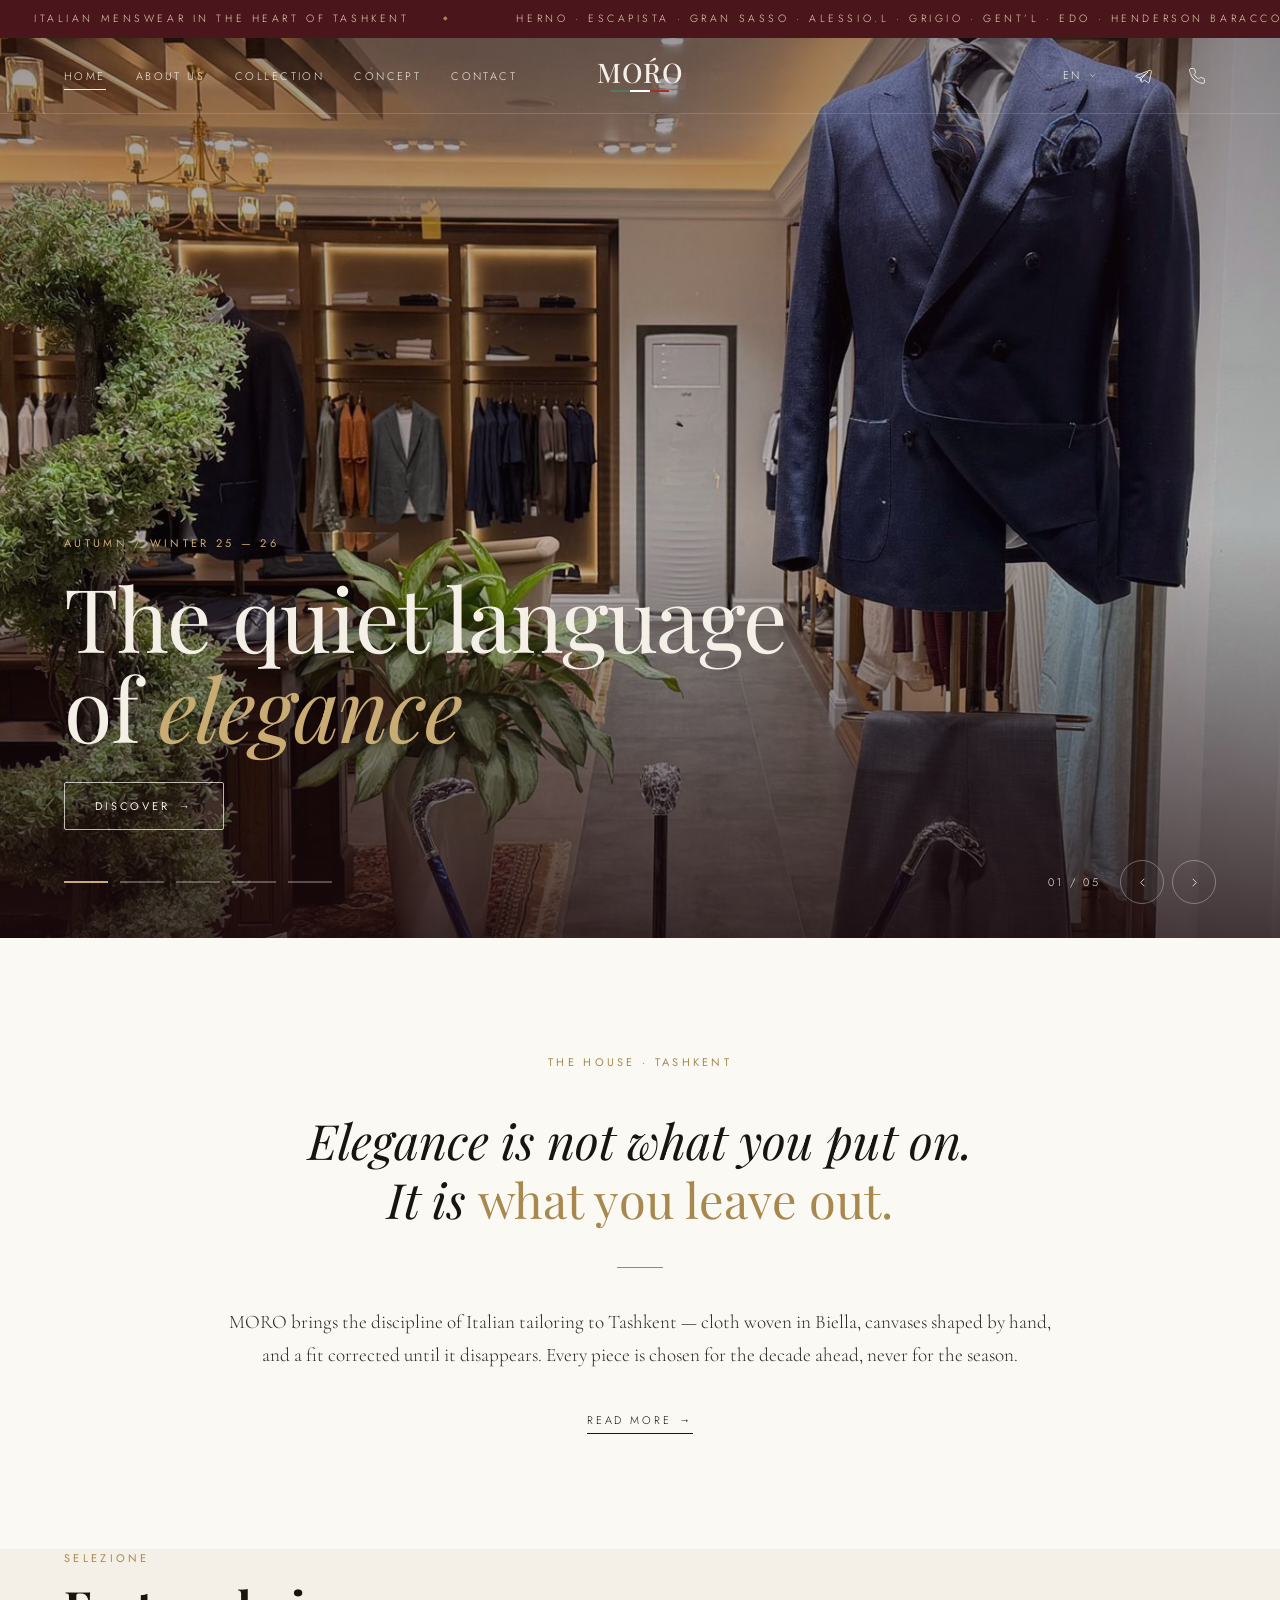
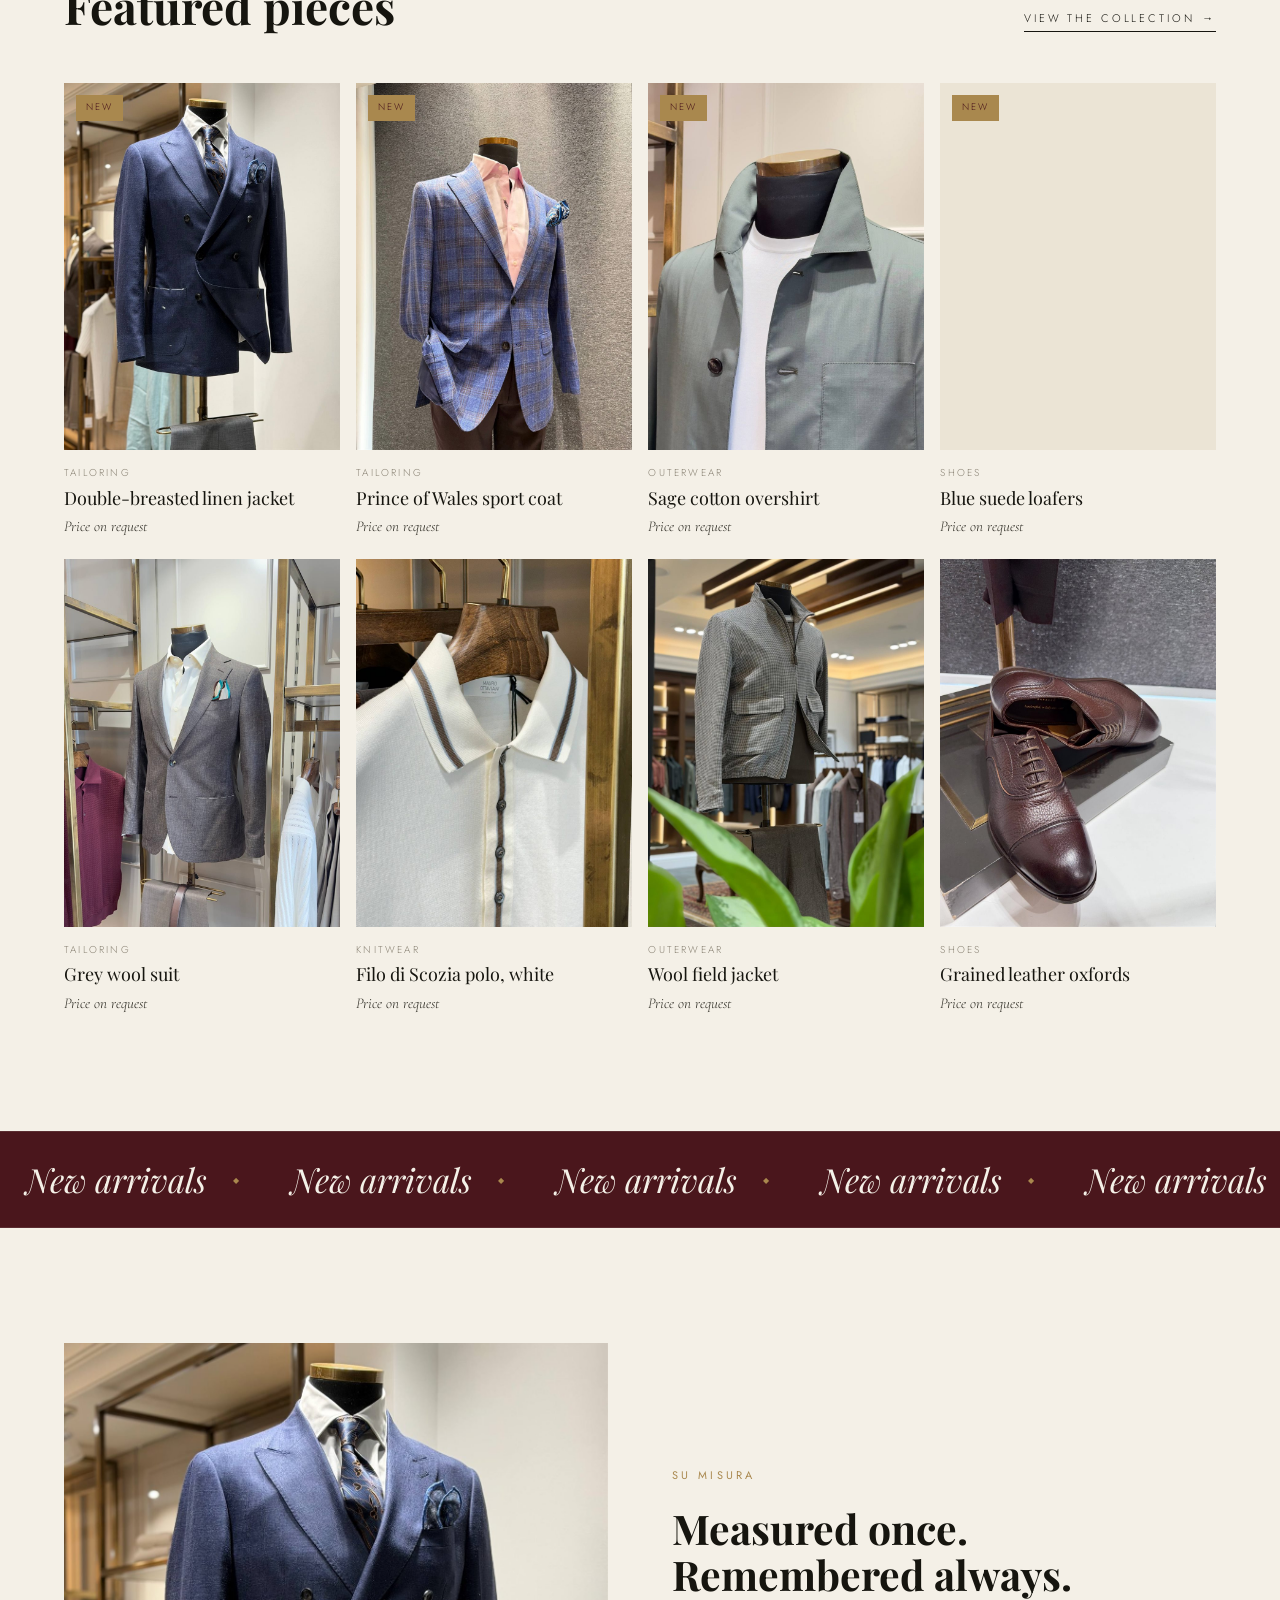
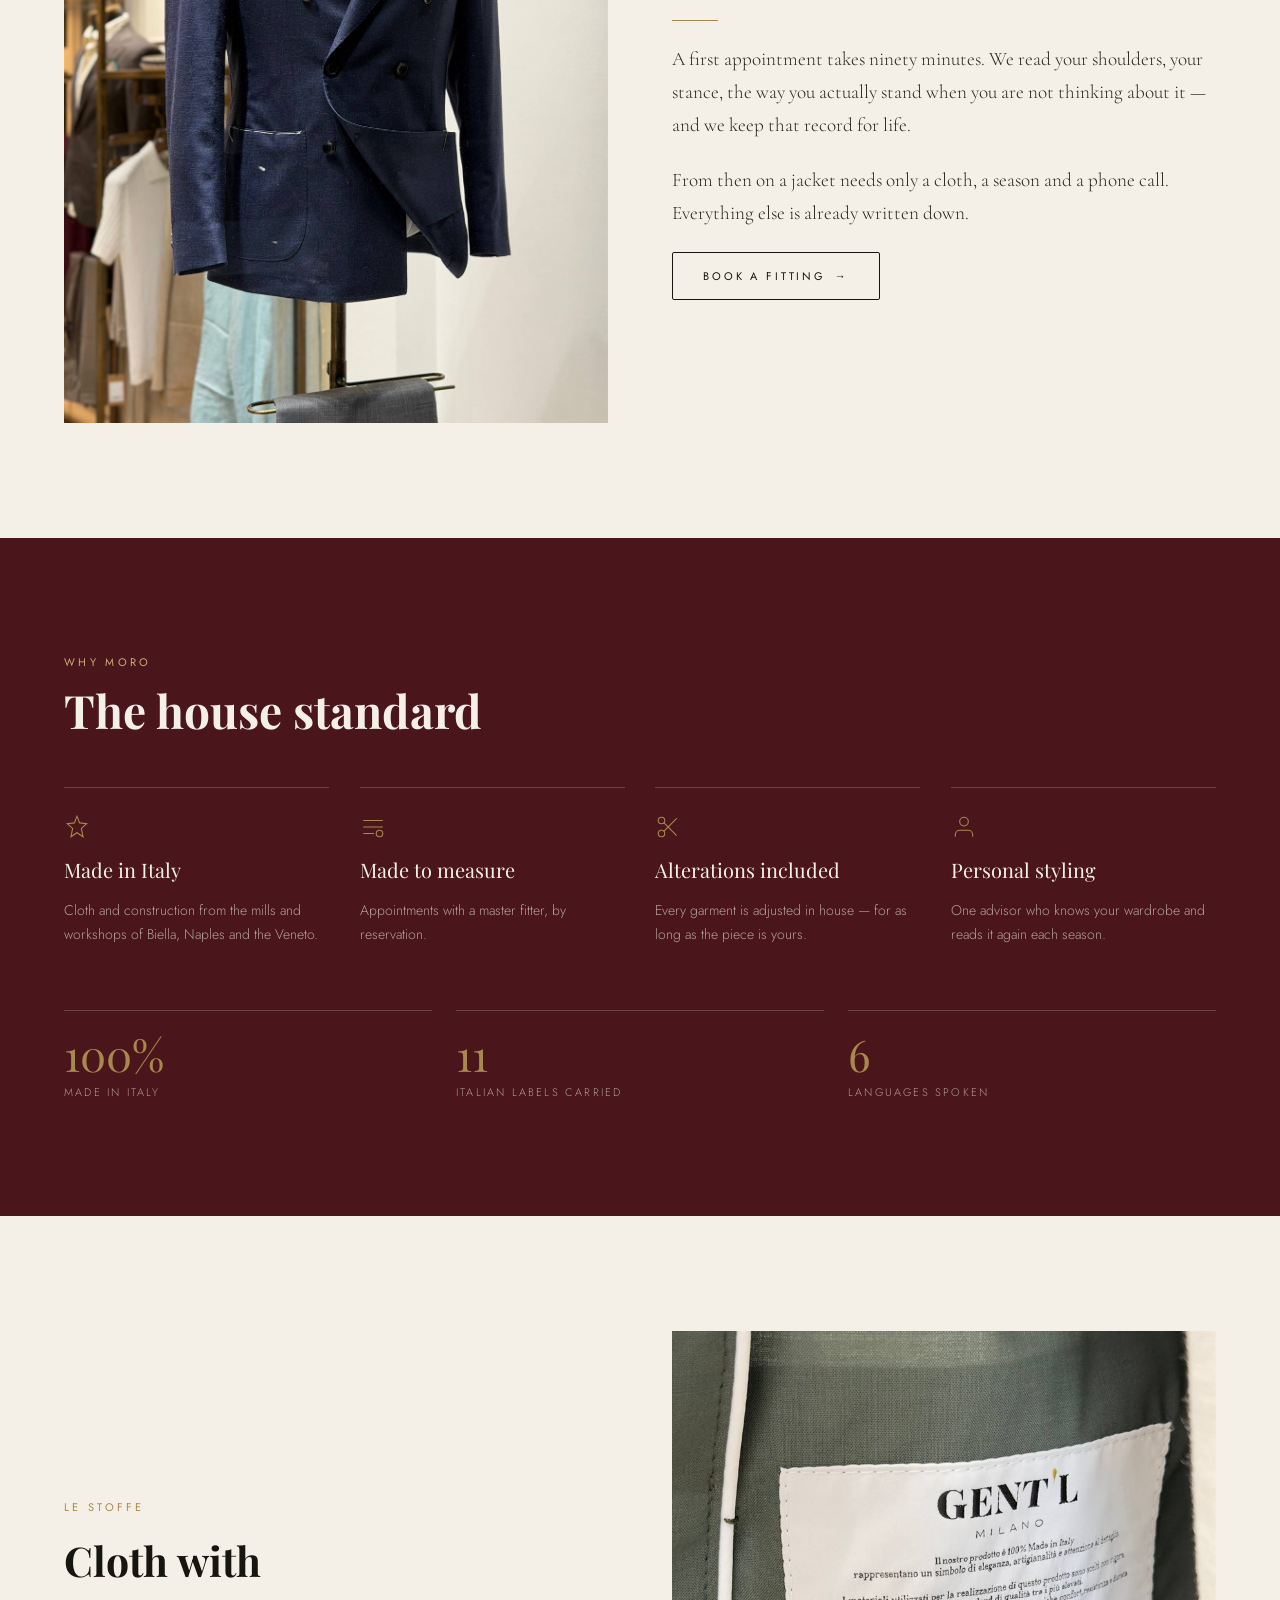
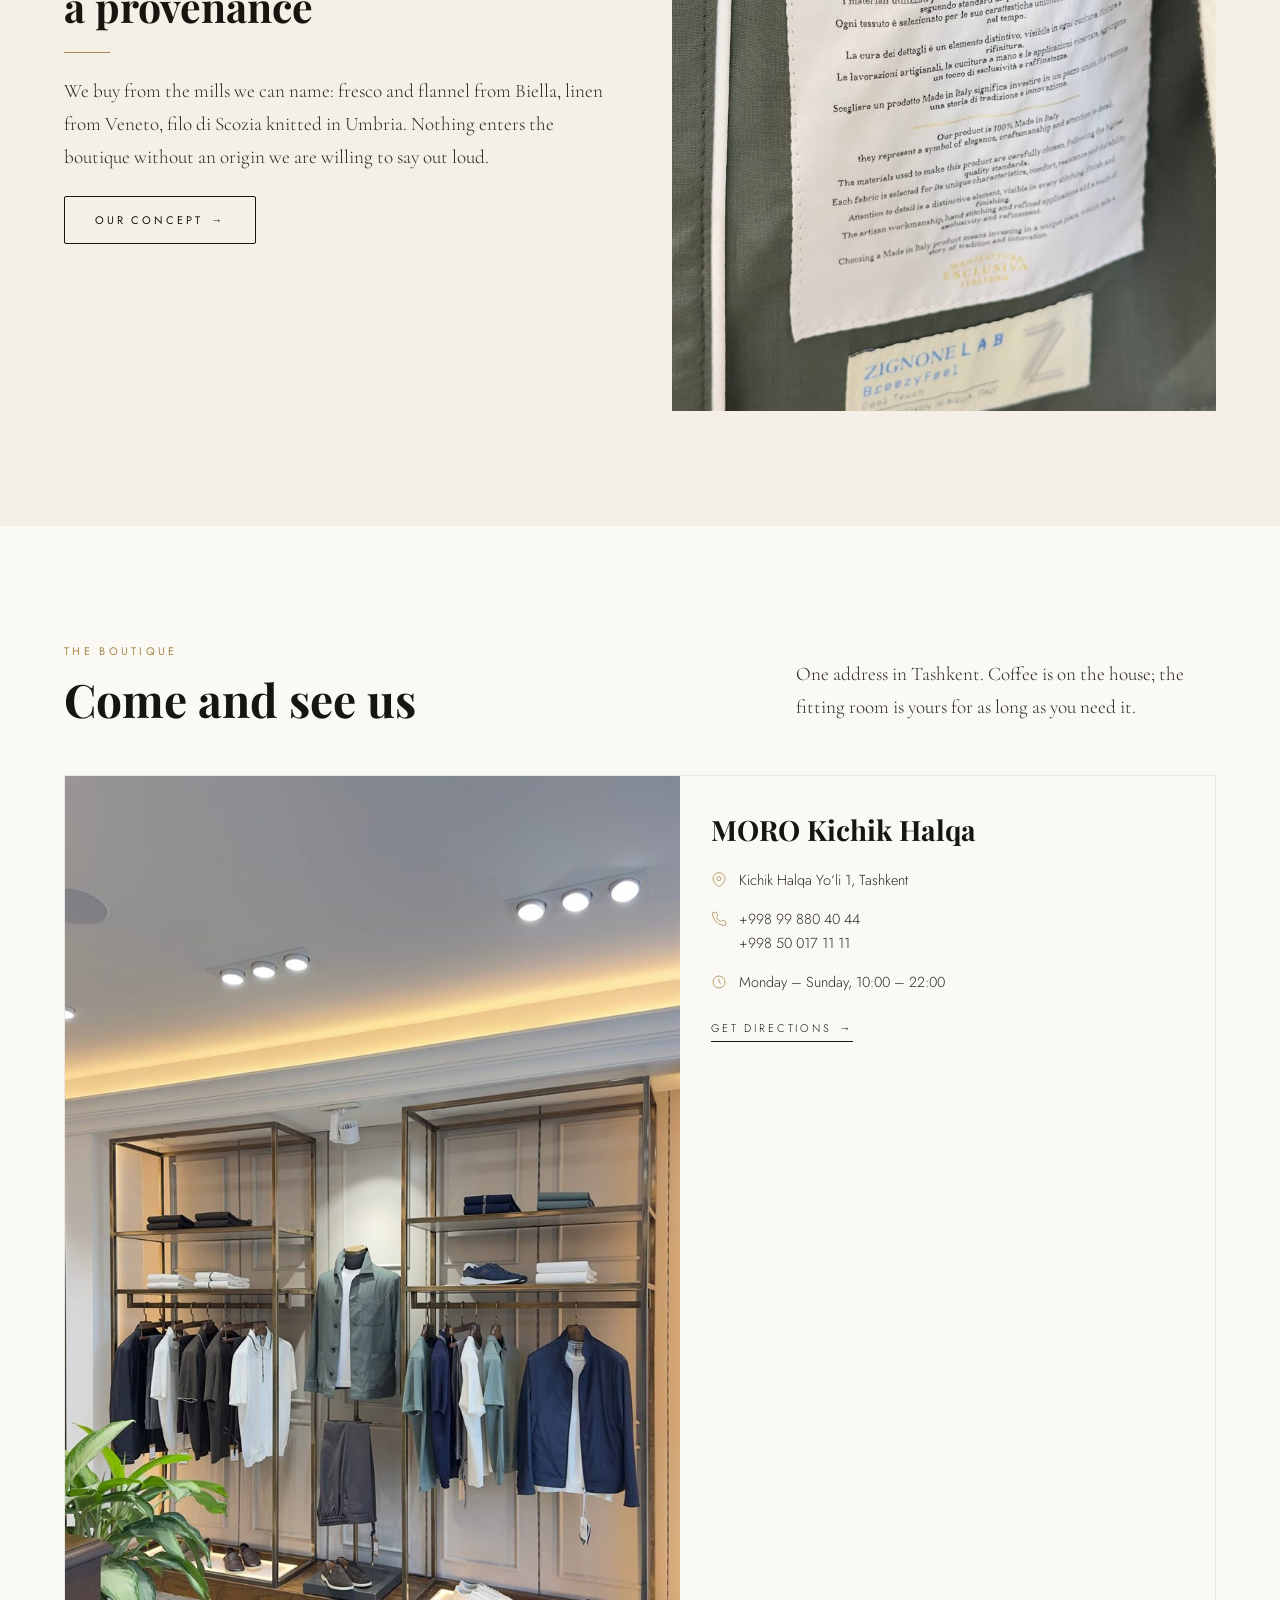
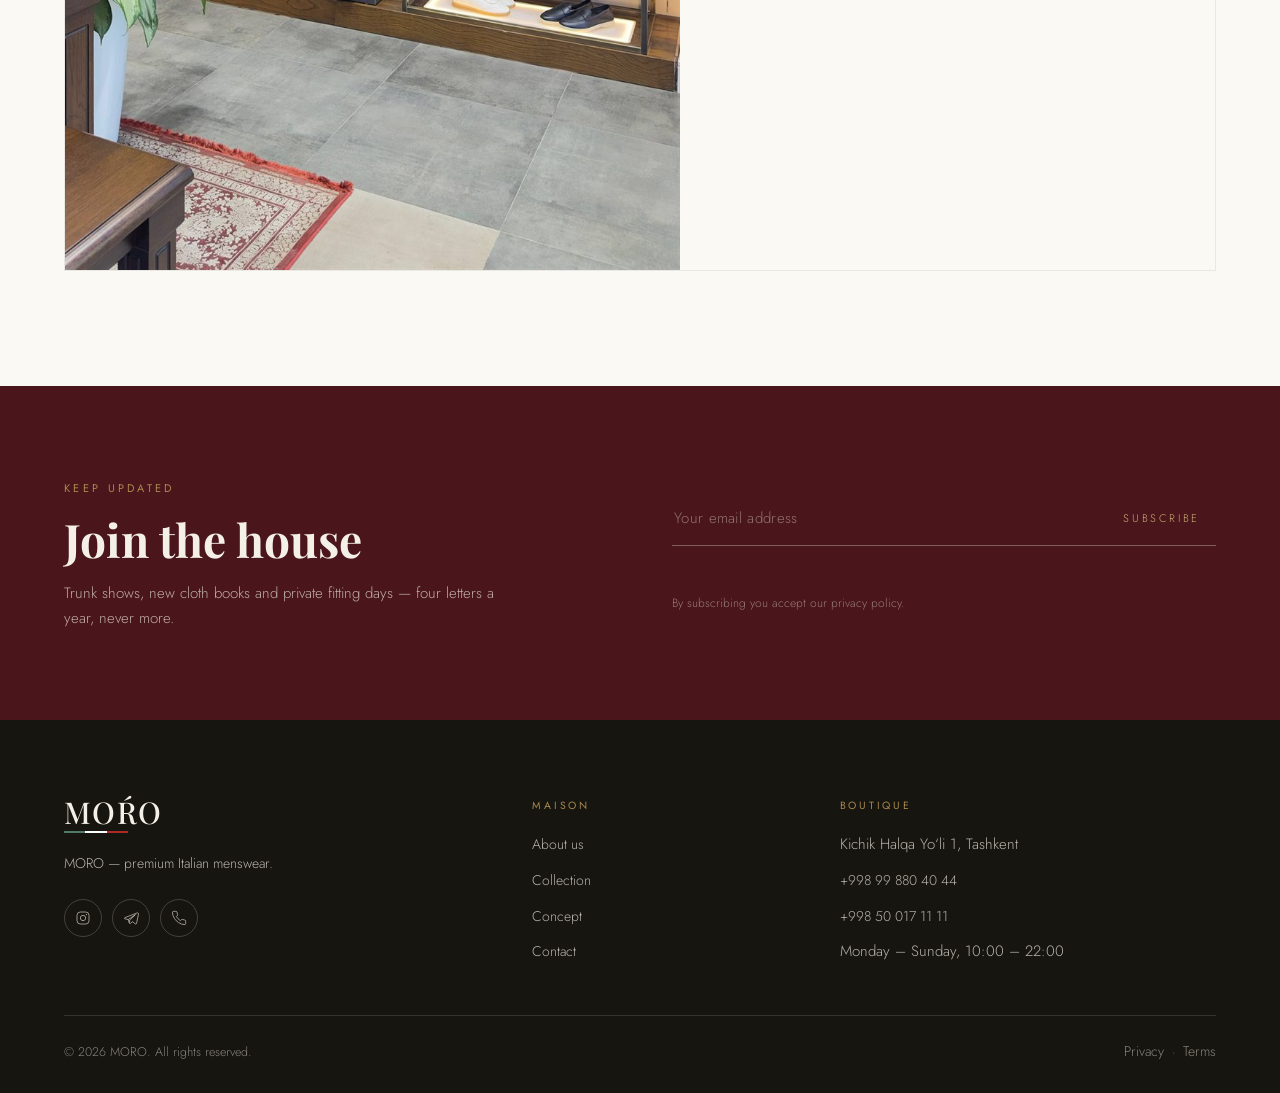
==== commit 6a6006a7: "Фирменный бордовый, один бутик, бренды в верхней строке - Палитра: зелёный заменён на бордовый MORO " ====
--- a/index.html
+++ b/index.html
@@ -4,10 +4,10 @@
 <meta charset="utf-8">
 <meta name="viewport" content="width=device-width, initial-scale=1">
 <title>MORO — Sartoria Italiana · Tashkent</title>
-<meta name="description" content="MORO — итальянский мужской бутик в Ташкенте. Sartoria, su misura, готовая одежда и обувь итальянских домов. Два бутика: Tashkent City и Кичик халка йули.">
-<meta name="theme-color" content="#142A20">
+<meta name="description" content="MORO — премиальная мужская одежда из Италии. Бутик в Ташкенте: Кичик халка йули, 1. Herno, Gran Sasso, Gent’l, Edo, Henderson Baracco и другие итальянские марки.">
+<meta name="theme-color" content="#4A161C">
 <meta property="og:title" content="MORO — Sartoria Italiana · Tashkent">
-<meta property="og:description" content="Итальянский пошив в сердце Ташкента. Два бутика, более сорока итальянских домов, su misura.">
+<meta property="og:description" content="MORO — премиальная мужская одежда из Италии. Бутик в Ташкенте, Кичик халка йули, 1.">
 <meta property="og:type" content="website">
 <meta property="og:image" content="assets/img/hero/hero-01.jpg">
 <link rel="icon" href="assets/img/favicon.svg" type="image/svg+xml">
@@ -59,7 +59,7 @@
       <a class="icon-btn" href="https://t.me/moro_tashkent" target="_blank" rel="noopener" aria-label="Telegram">
         <svg viewBox="0 0 24 24"><path d="M21.5 4.3L2.9 11.4c-.9.3-.9 1.6.1 1.8l4.7 1.2 1.8 5.3c.3.8 1.3 1 1.9.3l2.5-2.6 4.6 3.4c.7.5 1.6.1 1.8-.7l3-14.2c.2-.9-.7-1.6-1.8-1.6z"/><path d="M7.7 14.4L18.6 7 10 15.2l-.3 3.6"/></svg>
       </a>
-      <a class="icon-btn" href="tel:+998500171111" aria-label="+998 50 017 11 11">
+      <a class="icon-btn" href="tel:+998998804044" aria-label="+998 99 880 40 44">
         <svg viewBox="0 0 24 24"><path d="M22 16.9v3a2 2 0 01-2.2 2 19.8 19.8 0 01-8.6-3.1 19.5 19.5 0 01-6-6A19.8 19.8 0 012.1 4.2 2 2 0 014.1 2h3a2 2 0 012 1.7c.1 1 .4 1.9.7 2.8a2 2 0 01-.5 2.1L8.1 9.9a16 16 0 006 6l1.3-1.2a2 2 0 012.1-.5c.9.3 1.8.6 2.8.7a2 2 0 011.7 2z"/></svg>
       </a>
     </div>
@@ -86,8 +86,8 @@
     <span class="eyebrow" data-i18n="ui.language"></span>
     <div class="drawer__langs" data-lang-chips></div>
     <div style="display:grid;gap:6px;font-size:14px;opacity:.8">
+      <a href="tel:+998998804044">+998 99 880 40 44</a>
       <a href="tel:+998500171111">+998 50 017 11 11</a>
-      <a href="tel:+998998804044">+998 99 880 40 44</a>
       <a href="https://www.instagram.com/moro_tashkent/" target="_blank" rel="noopener">Instagram</a>
       <a href="https://t.me/moro_tashkent" target="_blank" rel="noopener">Telegram</a>
     </div>
@@ -214,7 +214,7 @@
   </section>
 
   <!-- ══ House standard + stats ══ -->
-  <section class="sec sec--green">
+  <section class="sec sec--wine">
     <div class="wrap">
       <div class="sec-head">
         <div class="sec-head__t">
@@ -246,7 +246,6 @@
         <div class="stat reveal"><span class="stat__n" data-i18n="stat.1.n"></span><span class="stat__l" data-i18n="stat.1.l"></span></div>
         <div class="stat reveal" data-d="1"><span class="stat__n" data-i18n="stat.2.n"></span><span class="stat__l" data-i18n="stat.2.l"></span></div>
         <div class="stat reveal" data-d="2"><span class="stat__n" data-i18n="stat.3.n"></span><span class="stat__l" data-i18n="stat.3.l"></span></div>
-        <div class="stat reveal" data-d="3"><span class="stat__n" data-i18n="stat.4.n"></span><span class="stat__l" data-i18n="stat.4.l"></span></div>
       </div>
     </div>
   </section>
@@ -282,22 +281,11 @@
 
       <div class="shops">
         <article class="shop reveal">
-          <div class="shop__img"><img src="assets/img/editorial/edit-bags.jpg" alt="" loading="lazy" decoding="async"></div>
+          <div class="shop__img"><img src="assets/img/editorial/edit-boutique-b.jpg" alt="" loading="lazy" decoding="async"></div>
           <div class="shop__body">
             <h3 class="shop__name" data-i18n="shop.1.name"></h3>
             <div class="shop__row"><svg viewBox="0 0 24 24"><path d="M21 10c0 7-9 12-9 12s-9-5-9-12a9 9 0 1118 0z"/><circle cx="12" cy="10" r="3"/></svg><span data-i18n="shop.1.addr"></span></div>
-            <div class="shop__row"><svg viewBox="0 0 24 24"><path d="M22 16.9v3a2 2 0 01-2.2 2 19.8 19.8 0 01-8.6-3.1 19.5 19.5 0 01-6-6A19.8 19.8 0 012.1 4.2 2 2 0 014.1 2h3a2 2 0 012 1.7c.1 1 .4 1.9.7 2.8a2 2 0 01-.5 2.1L8.1 9.9a16 16 0 006 6l1.3-1.2a2 2 0 012.1-.5c.9.3 1.8.6 2.8.7a2 2 0 011.7 2z"/></svg><a href="tel:+998500171111">+998 50 017 11 11</a></div>
-            <div class="shop__row"><svg viewBox="0 0 24 24"><circle cx="12" cy="12" r="9"/><path d="M12 7v5l3 2"/></svg><span data-i18n="shop.hours.v"></span></div>
-            <div style="margin-top:6px"><a class="link-u" href="https://yandex.uz/maps/?text=Tashkent%20City%20Boulevard%202A" target="_blank" rel="noopener"><span data-i18n="cta.directions"></span><span class="ar">→</span></a></div>
-          </div>
-        </article>
-
-        <article class="shop reveal" data-d="1">
-          <div class="shop__img"><img src="assets/img/editorial/edit-boutique-b.jpg" alt="" loading="lazy" decoding="async"></div>
-          <div class="shop__body">
-            <h3 class="shop__name" data-i18n="shop.2.name"></h3>
-            <div class="shop__row"><svg viewBox="0 0 24 24"><path d="M21 10c0 7-9 12-9 12s-9-5-9-12a9 9 0 1118 0z"/><circle cx="12" cy="10" r="3"/></svg><span data-i18n="shop.2.addr"></span></div>
-            <div class="shop__row"><svg viewBox="0 0 24 24"><path d="M22 16.9v3a2 2 0 01-2.2 2 19.8 19.8 0 01-8.6-3.1 19.5 19.5 0 01-6-6A19.8 19.8 0 012.1 4.2 2 2 0 014.1 2h3a2 2 0 012 1.7c.1 1 .4 1.9.7 2.8a2 2 0 01-.5 2.1L8.1 9.9a16 16 0 006 6l1.3-1.2a2 2 0 012.1-.5c.9.3 1.8.6 2.8.7a2 2 0 011.7 2z"/></svg><a href="tel:+998998804044">+998 99 880 40 44</a></div>
+            <div class="shop__row"><svg viewBox="0 0 24 24"><path d="M22 16.9v3a2 2 0 01-2.2 2 19.8 19.8 0 01-8.6-3.1 19.5 19.5 0 01-6-6A19.8 19.8 0 012.1 4.2 2 2 0 014.1 2h3a2 2 0 012 1.7c.1 1 .4 1.9.7 2.8a2 2 0 01-.5 2.1L8.1 9.9a16 16 0 006 6l1.3-1.2a2 2 0 012.1-.5c.9.3 1.8.6 2.8.7a2 2 0 011.7 2z"/></svg><span><a href="tel:+998998804044">+998 99 880 40 44</a><br><a href="tel:+998500171111">+998 50 017 11 11</a></span></div>
             <div class="shop__row"><svg viewBox="0 0 24 24"><circle cx="12" cy="12" r="9"/><path d="M12 7v5l3 2"/></svg><span data-i18n="shop.hours.v"></span></div>
             <div style="margin-top:6px"><a class="link-u" href="https://yandex.uz/maps/?text=Kichik%20Halqa%20Yoli%201%20Tashkent" target="_blank" rel="noopener"><span data-i18n="cta.directions"></span><span class="ar">→</span></a></div>
           </div>
@@ -343,7 +331,7 @@
           <a href="https://t.me/moro_tashkent" target="_blank" rel="noopener" aria-label="Telegram">
             <svg viewBox="0 0 24 24"><path d="M21.5 4.3L2.9 11.4c-.9.3-.9 1.6.1 1.8l4.7 1.2 1.8 5.3c.3.8 1.3 1 1.9.3l2.5-2.6 4.6 3.4c.7.5 1.6.1 1.8-.7l3-14.2c.2-.9-.7-1.6-1.8-1.6z"/><path d="M7.7 14.4L18.6 7 10 15.2l-.3 3.6"/></svg>
           </a>
-          <a href="tel:+998500171111" aria-label="+998 50 017 11 11">
+          <a href="tel:+998998804044" aria-label="+998 99 880 40 44">
             <svg viewBox="0 0 24 24"><path d="M22 16.9v3a2 2 0 01-2.2 2 19.8 19.8 0 01-8.6-3.1 19.5 19.5 0 01-6-6A19.8 19.8 0 012.1 4.2 2 2 0 014.1 2h3a2 2 0 012 1.7c.1 1 .4 1.9.7 2.8a2 2 0 01-.5 2.1L8.1 9.9a16 16 0 006 6l1.3-1.2a2 2 0 012.1-.5c.9.3 1.8.6 2.8.7a2 2 0 011.7 2z"/></svg>
           </a>
         </div>
@@ -359,22 +347,14 @@
         </ul>
       </div>
 
-      <div>
-        <h4 data-i18n="ftr.c2"></h4>
-        <ul>
-          <li><a href="contact.html" data-i18n="ftr.care.1"></a></li>
-          <li><a href="contact.html" data-i18n="ftr.care.2"></a></li>
-          <li><a href="concept.html" data-i18n="ftr.care.3"></a></li>
-          <li><a href="contact.html" data-i18n="ftr.care.4"></a></li>
-          <li><a href="contact.html" data-i18n="ftr.care.5"></a></li>
-        </ul>
-      </div>
+
 
       <div>
         <h4 data-i18n="ftr.c3"></h4>
         <ul>
-          <li><span data-i18n="shop.1.addr"></span><br><a href="tel:+998500171111">+998 50 017 11 11</a></li>
-          <li><span data-i18n="shop.2.addr"></span><br><a href="tel:+998998804044">+998 99 880 40 44</a></li>
+          <li><span data-i18n="shop.1.addr"></span></li>
+          <li><a href="tel:+998998804044">+998 99 880 40 44</a></li>
+          <li><a href="tel:+998500171111">+998 50 017 11 11</a></li>
           <li><span data-i18n="shop.hours.v"></span></li>
         </ul>
       </div>
--- a/assets/css/style.css
+++ b/assets/css/style.css
@@ -1,6 +1,6 @@
 /* =========================================================
    MORO — Sartoria Italiana, Tashkent
-   Design system: "old money" — bottle green, brass, bone, burgundy
+   Design system: "old money" — MORO burgundy, brass, bone, ink
    ========================================================= */
 
 /* ---------- 1. Tokens ---------- */
@@ -16,18 +16,21 @@
   --stone:       #8A8375;
   --stone-2:     #A9A294;
 
-  --green:       #1E3A2E;
-  --green-deep:  #142A20;
-  --green-soft:  #2E5344;
+  /* House colour — MORO burgundy */
+  --wine:        #6B2028;
+  --wine-deep:   #4A161C;
+  --wine-soft:   #8A2F38;
 
   --brass:       #A9884E;
   --brass-lt:    #C9AC73;
-  --brass-pale:  #E3D3B0;
-
-  --burgundy:    #6B2028;
-
+  --brass-pale:  #E8D5B4;
+
+  /* Logo tricolore (Italian flag — part of the mark, unchanged) */
   --tri-green:   #4F7A6A;
   --tri-red:     #B02A24;
+
+  /* Shared dark scrim, warm to match the burgundy */
+  --scrim:       28, 10, 13;
 
   /* Semantic */
   --bg:          var(--bone);
@@ -85,7 +88,7 @@
 input, textarea, select { font: inherit; color: inherit; }
 h1, h2, h3, h4, p, figure, blockquote { margin: 0; }
 ul, ol { margin: 0; padding: 0; list-style: none; }
-::selection { background: var(--green); color: var(--bone); }
+::selection { background: var(--wine); color: var(--bone); }
 
 :focus-visible { outline: 2px solid var(--brass); outline-offset: 3px; }
 
@@ -155,10 +158,10 @@
 .btn:hover::after { transform: scaleY(1); transform-origin: top; }
 .btn { z-index: 0; }
 .btn--light { --btn-fg: var(--bone); --btn-bd: rgba(244,240,231,.75); }
-.btn--light:hover { color: var(--green-deep); }
+.btn--light:hover { color: var(--wine-deep); }
 .btn--light:hover::after { background: var(--bone); }
-.btn--solid { --btn-fg: var(--bone); background: var(--green); border-color: var(--green); }
-.btn--solid:hover { color: var(--green); }
+.btn--solid { --btn-fg: var(--bone); background: var(--wine); border-color: var(--wine); }
+.btn--solid:hover { color: var(--wine); }
 .btn--solid::after { background: var(--bone); }
 
 .link-u {
@@ -198,7 +201,7 @@
 /* ---------- 6. Announcement bar ---------- */
 .topbar {
   height: var(--bar-h);
-  background: var(--green-deep);
+  background: var(--wine-deep);
   color: var(--brass-pale);
   display: flex; align-items: center;
   overflow: hidden;
@@ -264,7 +267,7 @@
 }
 .hdr--over.is-stuck {
   position: fixed; top: 0;
-  background: rgba(20,42,32,.96);
+  background: rgba(var(--scrim), .96);
   backdrop-filter: blur(10px);
   color: var(--bone);
   border-color: rgba(244,240,231,.14);
@@ -305,7 +308,7 @@
 /* ---------- 9. Mobile drawer ---------- */
 .drawer {
   position: fixed; inset: 0; z-index: 90;
-  background: var(--green-deep); color: var(--bone);
+  background: var(--wine-deep); color: var(--bone);
   display: flex; flex-direction: column;
   transform: translateX(-100%); transition: transform .6s var(--ease);
   overflow-y: auto;
@@ -325,10 +328,10 @@
   padding: 8px 14px; border: 1px solid rgba(244,240,231,.28); border-radius: var(--r);
   font-size: 11px; letter-spacing: .16em; text-transform: uppercase;
 }
-.drawer__langs button[aria-selected="true"] { background: var(--brass); border-color: var(--brass); color: var(--green-deep); }
+.drawer__langs button[aria-selected="true"] { background: var(--brass); border-color: var(--brass); color: var(--wine-deep); }
 
 /* ---------- 10. Hero slider ---------- */
-.hero { position: relative; height: 100svh; min-height: 620px; overflow: hidden; background: var(--green-deep); }
+.hero { position: relative; height: 100svh; min-height: 620px; overflow: hidden; background: var(--wine-deep); }
 .hero__slides { position: absolute; inset: 0; }
 .hero__slide { position: absolute; inset: 0; opacity: 0; transition: opacity 1.5s var(--ease); }
 .hero__slide.on { opacity: 1; }
@@ -340,7 +343,7 @@
 .hero__slide::after {
   content: ""; position: absolute; inset: 0;
   background:
-    linear-gradient(to top, rgba(11,20,16,.78) 0%, rgba(11,20,16,.22) 46%, rgba(11,20,16,.42) 100%);
+    linear-gradient(to top, rgba(var(--scrim),.78) 0%, rgba(var(--scrim),.22) 46%, rgba(var(--scrim),.42) 100%);
 }
 .hero__body {
   position: absolute; inset: 0; z-index: 2;
@@ -383,14 +386,14 @@
   width: 44px; height: 44px; border: 1px solid rgba(244,240,231,.35); border-radius: 50%;
   display: grid; place-items: center; color: var(--bone); transition: background var(--fast), color var(--fast);
 }
-.hero__arrows button:hover { background: var(--bone); color: var(--green-deep); }
+.hero__arrows button:hover { background: var(--bone); color: var(--wine-deep); }
 .hero__arrows svg { width: 15px; height: 15px; stroke: currentColor; fill: none; stroke-width: 1.3; }
 .hero__count { font-size: 11px; letter-spacing: .22em; color: var(--bone); font-variant-numeric: tabular-nums; }
 
 /* ---------- 11. Page hero (inner pages) ---------- */
-.phero { position: relative; min-height: 62svh; display: grid; align-items: end; overflow: hidden; background: var(--green-deep); }
+.phero { position: relative; min-height: 62svh; display: grid; align-items: end; overflow: hidden; background: var(--wine-deep); }
 .phero img { position: absolute; inset: 0; width: 100%; height: 100%; object-fit: cover; object-position: var(--pos, 50% 35%); }
-.phero::after { content: ""; position: absolute; inset: 0; background: linear-gradient(to top, rgba(11,20,16,.8), rgba(11,20,16,.25) 60%, rgba(11,20,16,.45)); }
+.phero::after { content: ""; position: absolute; inset: 0; background: linear-gradient(to top, rgba(var(--scrim),.8), rgba(var(--scrim),.25) 60%, rgba(var(--scrim),.45)); }
 .phero__in { position: relative; z-index: 2; color: var(--bone); padding-block: clamp(60px, 12vh, 120px); }
 .phero__title { font-family: var(--f-display); font-size: clamp(36px, 6vw, 74px); line-height: 1.05; margin-top: 18px; }
 .phero .eyebrow { color: var(--brass-lt); }
@@ -398,9 +401,9 @@
 /* ---------- 12. Sections ---------- */
 .sec { padding-block: clamp(64px, 9vw, 132px); }
 .sec--tight { padding-block: clamp(48px, 6vw, 88px); }
-.sec--green { background: var(--green-deep); color: var(--bone); }
-.sec--green .eyebrow { color: var(--brass-lt); }
-.sec--green .lead { color: rgba(244,240,231,.78); }
+.sec--wine { background: var(--wine-deep); color: var(--bone); }
+.sec--wine .eyebrow { color: var(--brass-lt); }
+.sec--wine .lead { color: rgba(244,240,231,.78); }
 .sec--paper { background: var(--paper); }
 
 .sec-head { display: flex; align-items: flex-end; justify-content: space-between; gap: 30px; flex-wrap: wrap; margin-bottom: clamp(34px, 4vw, 58px); }
@@ -429,7 +432,7 @@
   background: var(--bone); color: var(--ink);
   font-size: 9.5px; letter-spacing: .2em; text-transform: uppercase; padding: 5px 10px;
 }
-.card__tag--brass { background: var(--brass); color: var(--green-deep); }
+.card__tag--brass { background: var(--brass); color: var(--wine-deep); }
 .card__quick {
   position: absolute; inset-inline: 12px; bottom: 12px; z-index: 2;
   background: rgba(251,249,244,.94); color: var(--ink);
@@ -452,10 +455,10 @@
 }
 html[lang="ar"] .filters button { letter-spacing: .03em; font-size: 12.5px; }
 .filters button:hover { border-color: var(--ink); }
-.filters button[aria-pressed="true"] { background: var(--green); border-color: var(--green); color: var(--bone); }
+.filters button[aria-pressed="true"] { background: var(--wine); border-color: var(--wine); color: var(--bone); }
 
 /* ---------- 14. Marquee ---------- */
-.marq { background: var(--green-deep); color: var(--bone); padding-block: 20px; overflow: hidden; border-block: 1px solid rgba(244,240,231,.1); }
+.marq { background: var(--wine-deep); color: var(--bone); padding-block: 20px; overflow: hidden; border-block: 1px solid rgba(244,240,231,.1); }
 .marq__track { display: flex; white-space: nowrap; animation: slide 34s linear infinite; }
 .marq__track span {
   font-family: var(--f-display); font-size: clamp(21px, 2.6vw, 34px);
@@ -474,22 +477,22 @@
 .split__title { font-family: var(--f-display); font-size: clamp(26px, 3.2vw, 44px); line-height: 1.12; }
 
 /* Stat row */
-.stats { display: grid; grid-template-columns: repeat(4, 1fr); gap: 24px; }
+.stats { display: grid; grid-template-columns: repeat(auto-fit, minmax(170px, 1fr)); gap: 24px; }
 .stat { display: grid; gap: 6px; padding-top: 22px; border-top: 1px solid var(--line); }
-.sec--green .stat { border-color: rgba(244,240,231,.2); }
+.sec--wine .stat { border-color: rgba(244,240,231,.2); }
 .stat__n { font-family: var(--f-display); font-size: clamp(30px, 3.4vw, 48px); line-height: 1; color: var(--brass); }
 .stat__l { font-size: 11px; letter-spacing: .2em; text-transform: uppercase; color: var(--stone); }
-.sec--green .stat__l { color: rgba(244,240,231,.6); }
+.sec--wine .stat__l { color: rgba(244,240,231,.6); }
 html[lang="ar"] .stat__l { letter-spacing: .03em; font-size: 13px; }
 
 /* ---------- 16. Values ---------- */
 .vals { display: grid; grid-template-columns: repeat(4, 1fr); gap: clamp(20px, 2.4vw, 40px); }
 .val { display: grid; gap: 13px; padding-top: 26px; border-top: 1px solid var(--line); }
-.sec--green .val { border-color: rgba(244,240,231,.2); }
+.sec--wine .val { border-color: rgba(244,240,231,.2); }
 .val svg { width: 26px; height: 26px; stroke: var(--brass); fill: none; stroke-width: 1; }
 .val h3 { font-family: var(--f-display); font-size: 20px; font-weight: 400; }
 .val p { font-size: 14px; color: var(--muted); line-height: 1.68; }
-.sec--green .val p { color: rgba(244,240,231,.62); }
+.sec--wine .val p { color: rgba(244,240,231,.62); }
 
 /* ---------- 17. Mosaic ---------- */
 .mosaic { display: grid; grid-template-columns: repeat(12, 1fr); gap: clamp(10px, 1.2vw, 20px); }
@@ -503,21 +506,22 @@
 .m-e { grid-column: span 4; aspect-ratio: 3/4; }
 
 /* ---------- 18. Boutiques ---------- */
-.shops { display: grid; grid-template-columns: 1fr 1fr; gap: clamp(20px, 2.6vw, 40px); }
-.shop { background: var(--paper); border: 1px solid var(--line-soft); display: grid; }
-.sec--green .shop { background: rgba(244,240,231,.05); border-color: rgba(244,240,231,.16); }
-.shop__img { aspect-ratio: 16/10; overflow: hidden; }
+/* One boutique: a single wide card, image beside the details */
+.shops { display: grid; gap: clamp(20px, 2.6vw, 40px); }
+.shop { background: var(--paper); border: 1px solid var(--line-soft); display: grid; grid-template-columns: 1.15fr 1fr; align-items: stretch; }
+.sec--wine .shop { background: rgba(244,240,231,.05); border-color: rgba(244,240,231,.16); }
+.shop__img { overflow: hidden; min-height: 320px; }
 .shop__img img { width: 100%; height: 100%; object-fit: cover; object-position: 50% 45%; transition: transform 1.4s var(--ease); }
 .shop:hover .shop__img img { transform: scale(1.05); }
 .shop__body { padding: clamp(22px, 2.4vw, 38px); display: grid; gap: 15px; align-content: start; }
 .shop__name { font-family: var(--f-display); font-size: clamp(21px, 2.2vw, 28px); }
 .shop__row { display: flex; gap: 12px; align-items: flex-start; font-size: 14.5px; color: var(--ink-2); }
-.sec--green .shop__row { color: rgba(244,240,231,.8); }
+.sec--wine .shop__row { color: rgba(244,240,231,.8); }
 .shop__row svg { width: 16px; height: 16px; stroke: var(--brass); fill: none; stroke-width: 1.2; flex: none; margin-top: 4px; }
 .shop__row a:hover { color: var(--brass); }
 
 /* ---------- 19. Newsletter ---------- */
-.news { background: var(--green-deep); color: var(--bone); }
+.news { background: var(--wine-deep); color: var(--bone); }
 .news__in { display: grid; grid-template-columns: 1fr 1fr; gap: clamp(28px, 5vw, 80px); align-items: center; padding-block: clamp(56px, 7vw, 96px); }
 .news__t { font-family: var(--f-display); font-size: clamp(28px, 3.6vw, 48px); line-height: 1.1; margin-block: 14px 16px; }
 .news p { color: rgba(244,240,231,.68); font-size: 15px; max-width: 460px; }
@@ -554,7 +558,7 @@
 /* ---------- 21. Quick view modal ---------- */
 .modal { position: fixed; inset: 0; z-index: 100; display: grid; place-items: center; padding: 16px; visibility: hidden; }
 .modal.open { visibility: visible; }
-.modal__bd { position: absolute; inset: 0; background: rgba(11,20,16,.72); opacity: 0; transition: opacity var(--med); }
+.modal__bd { position: absolute; inset: 0; background: rgba(var(--scrim),.72); opacity: 0; transition: opacity var(--med); }
 .modal.open .modal__bd { opacity: 1; }
 .modal__box {
   position: relative; z-index: 2; background: var(--paper); width: min(980px, 100%); max-height: 92svh; overflow: auto;
@@ -577,7 +581,7 @@
 
 /* ---------- 22. Footer ---------- */
 .ftr { background: var(--ink); color: rgba(244,240,231,.72); padding-block: clamp(52px, 6vw, 84px) 30px; }
-.ftr__grid { display: grid; grid-template-columns: 1.6fr 1fr 1fr 1.2fr; gap: clamp(26px, 3vw, 56px); }
+.ftr__grid { display: grid; grid-template-columns: 1.6fr 1fr 1.4fr; gap: clamp(26px, 3vw, 56px); }
 .ftr__brand { display: grid; gap: 18px; align-content: start; max-width: 320px; }
 .ftr__brand .logo { color: var(--bone); align-items: flex-start; }
 .ftr__brand p { font-size: 14px; line-height: 1.72; }
@@ -599,7 +603,7 @@
 /* ---------- 23. Misc ---------- */
 .toast {
   position: fixed; z-index: 120; inset-inline: 0; bottom: 26px; margin-inline: auto; width: max-content; max-width: 90vw;
-  background: var(--green-deep); color: var(--bone); border: 1px solid var(--brass);
+  background: var(--wine-deep); color: var(--bone); border: 1px solid var(--brass);
   padding: 13px 24px; font-size: 13px; letter-spacing: .03em;
   opacity: 0; transform: translateY(14px); pointer-events: none; transition: opacity var(--med), transform var(--med);
 }
@@ -607,11 +611,11 @@
 
 .to-top {
   position: fixed; z-index: 45; inset-inline-end: 22px; bottom: 22px;
-  width: 46px; height: 46px; border-radius: 50%; background: var(--green); color: var(--bone);
+  width: 46px; height: 46px; border-radius: 50%; background: var(--wine); color: var(--bone);
   display: grid; place-items: center; opacity: 0; pointer-events: none; transition: opacity var(--med), background var(--fast);
 }
 .to-top.on { opacity: 1; pointer-events: auto; }
-.to-top:hover { background: var(--brass); color: var(--green-deep); }
+.to-top:hover { background: var(--brass); color: var(--wine-deep); }
 .to-top svg { width: 16px; height: 16px; stroke: currentColor; fill: none; stroke-width: 1.4; }
 
 /* ---------- 24. Responsive ---------- */
@@ -623,11 +627,12 @@
   .hdr__nav { display: none; }
   .burger { display: inline-flex; }
   .hdr__in { grid-template-columns: 1fr auto 1fr; }
-  .vals, .stats { grid-template-columns: repeat(2, 1fr); }
+  .vals { grid-template-columns: repeat(2, 1fr); }
   .split { grid-template-columns: 1fr; }
   .split--rev .split__media { order: 0; }
   .split__media { aspect-ratio: 3/2; }
-  .shops { grid-template-columns: 1fr; }
+  .shop { grid-template-columns: 1fr; }
+  .shop__img { min-height: 0; aspect-ratio: 16/10; }
   .news__in { grid-template-columns: 1fr; }
   .modal__box { grid-template-columns: 1fr; }
   .modal__img img { aspect-ratio: 16/10; }
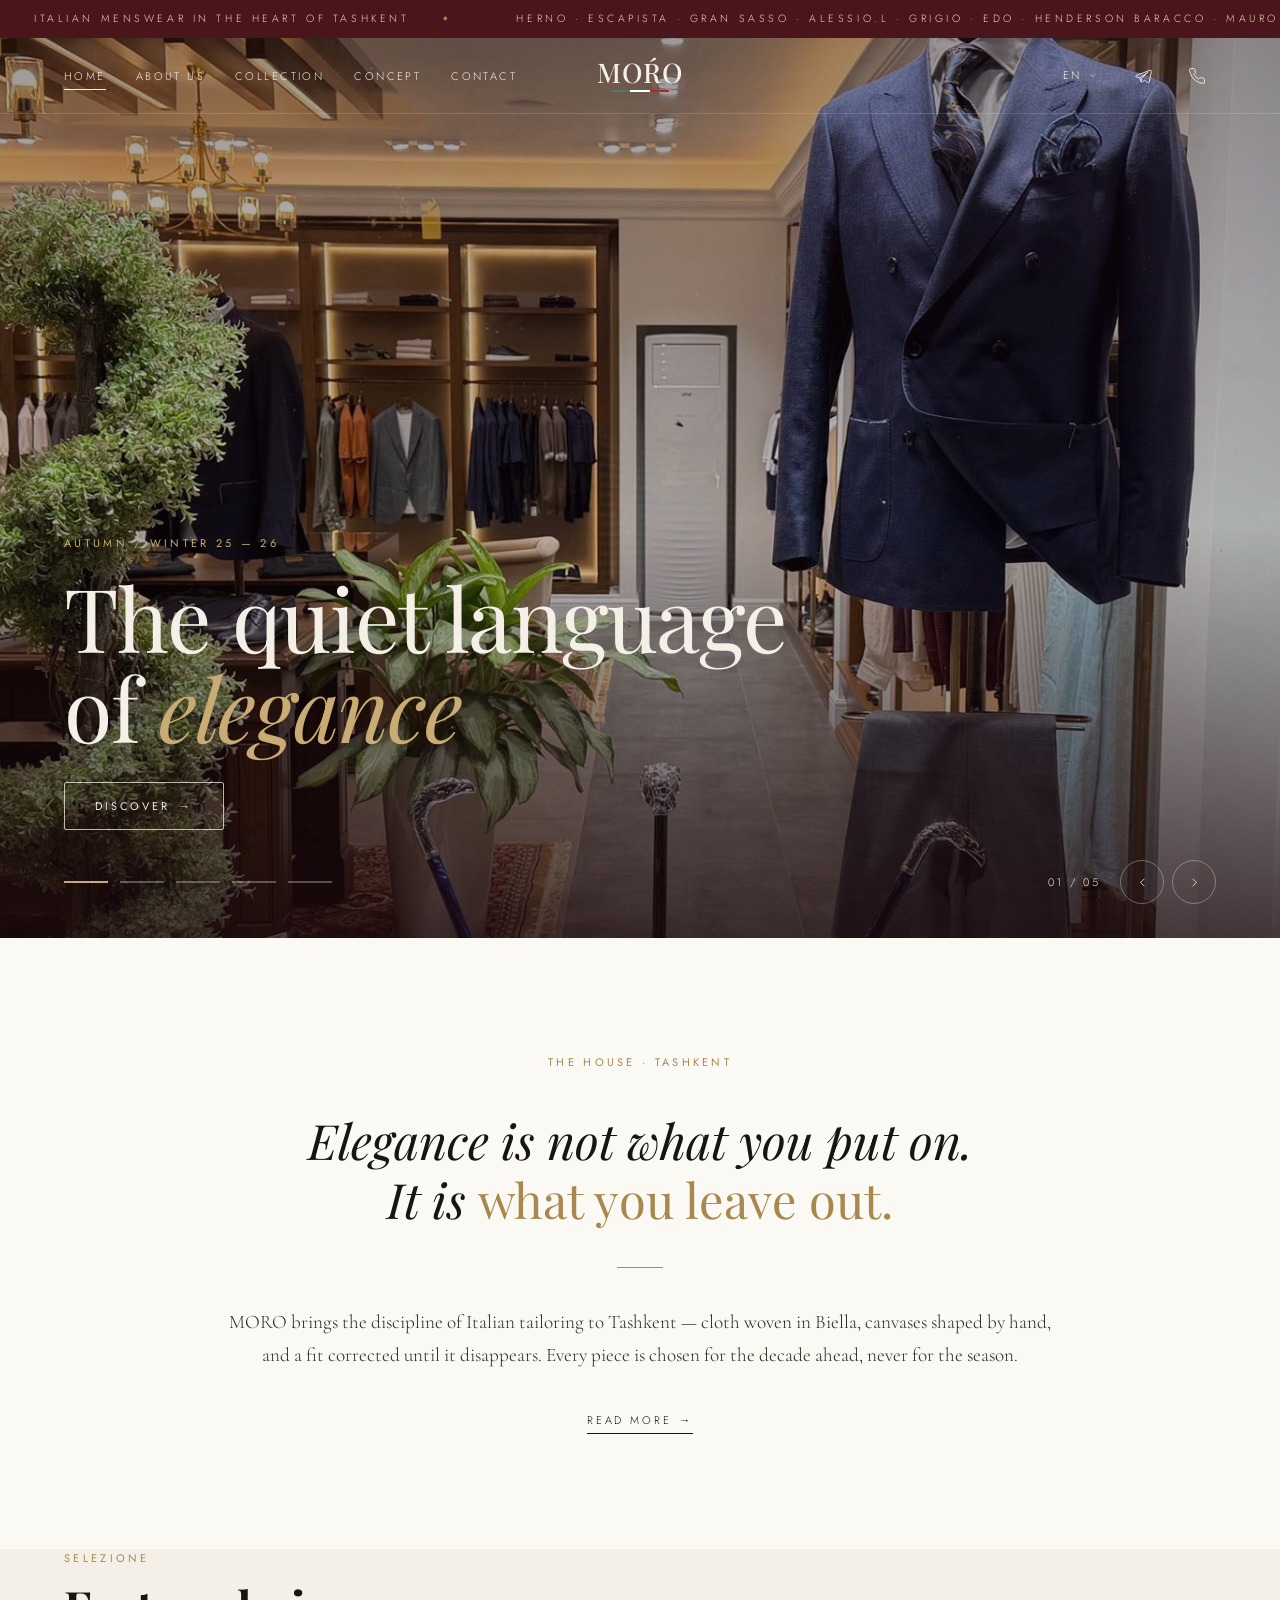
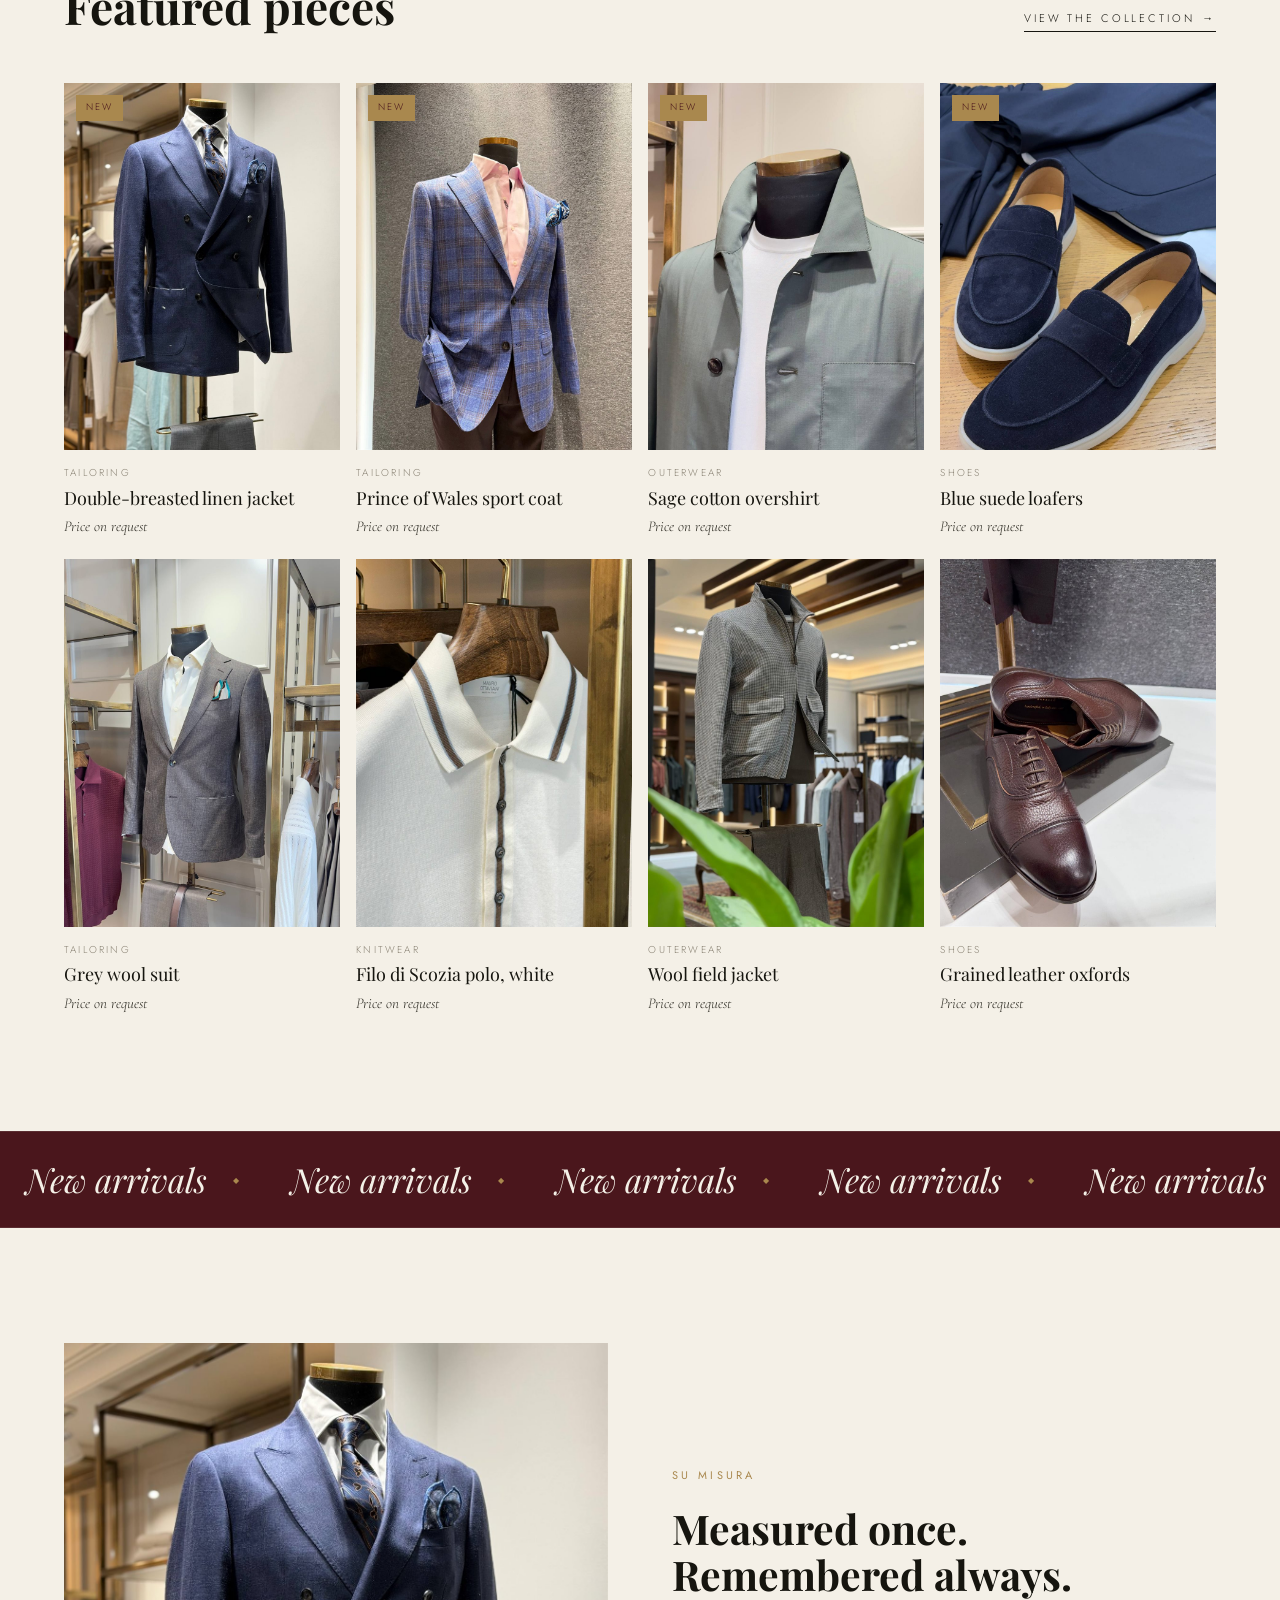
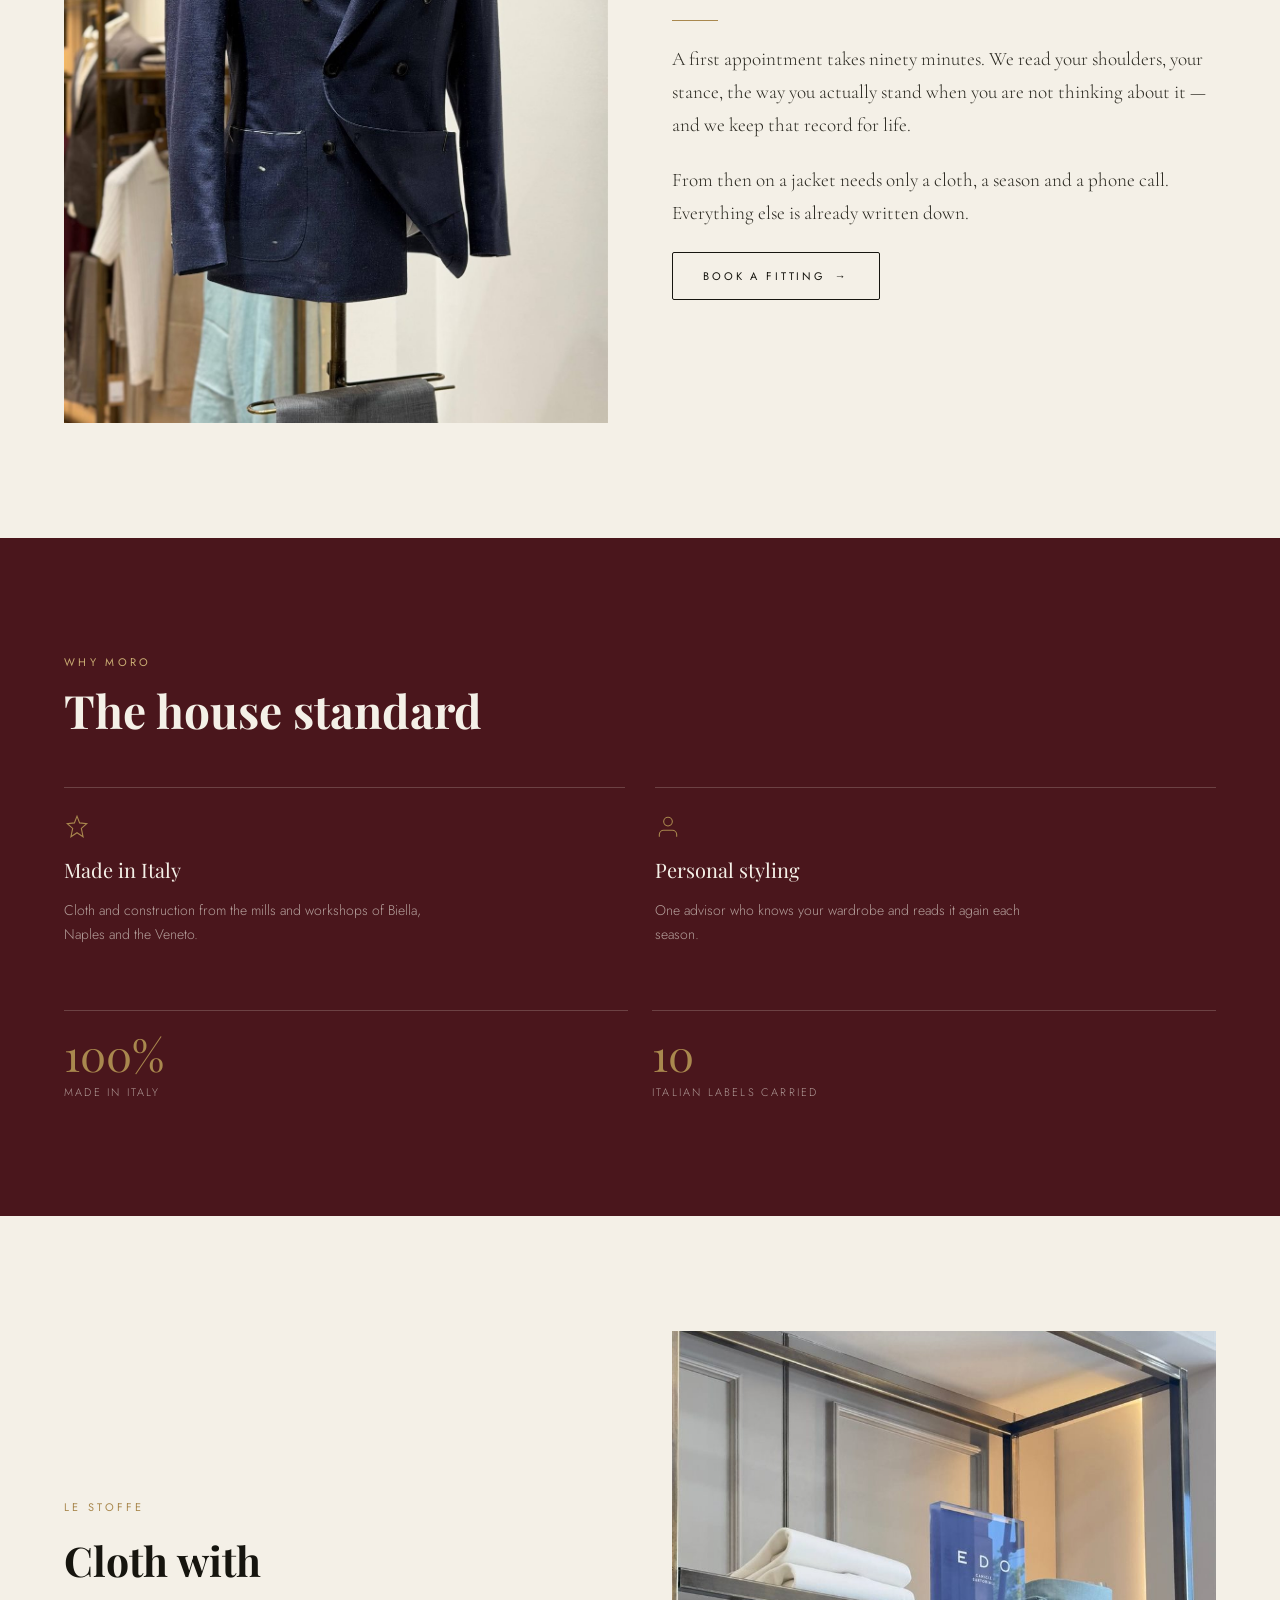
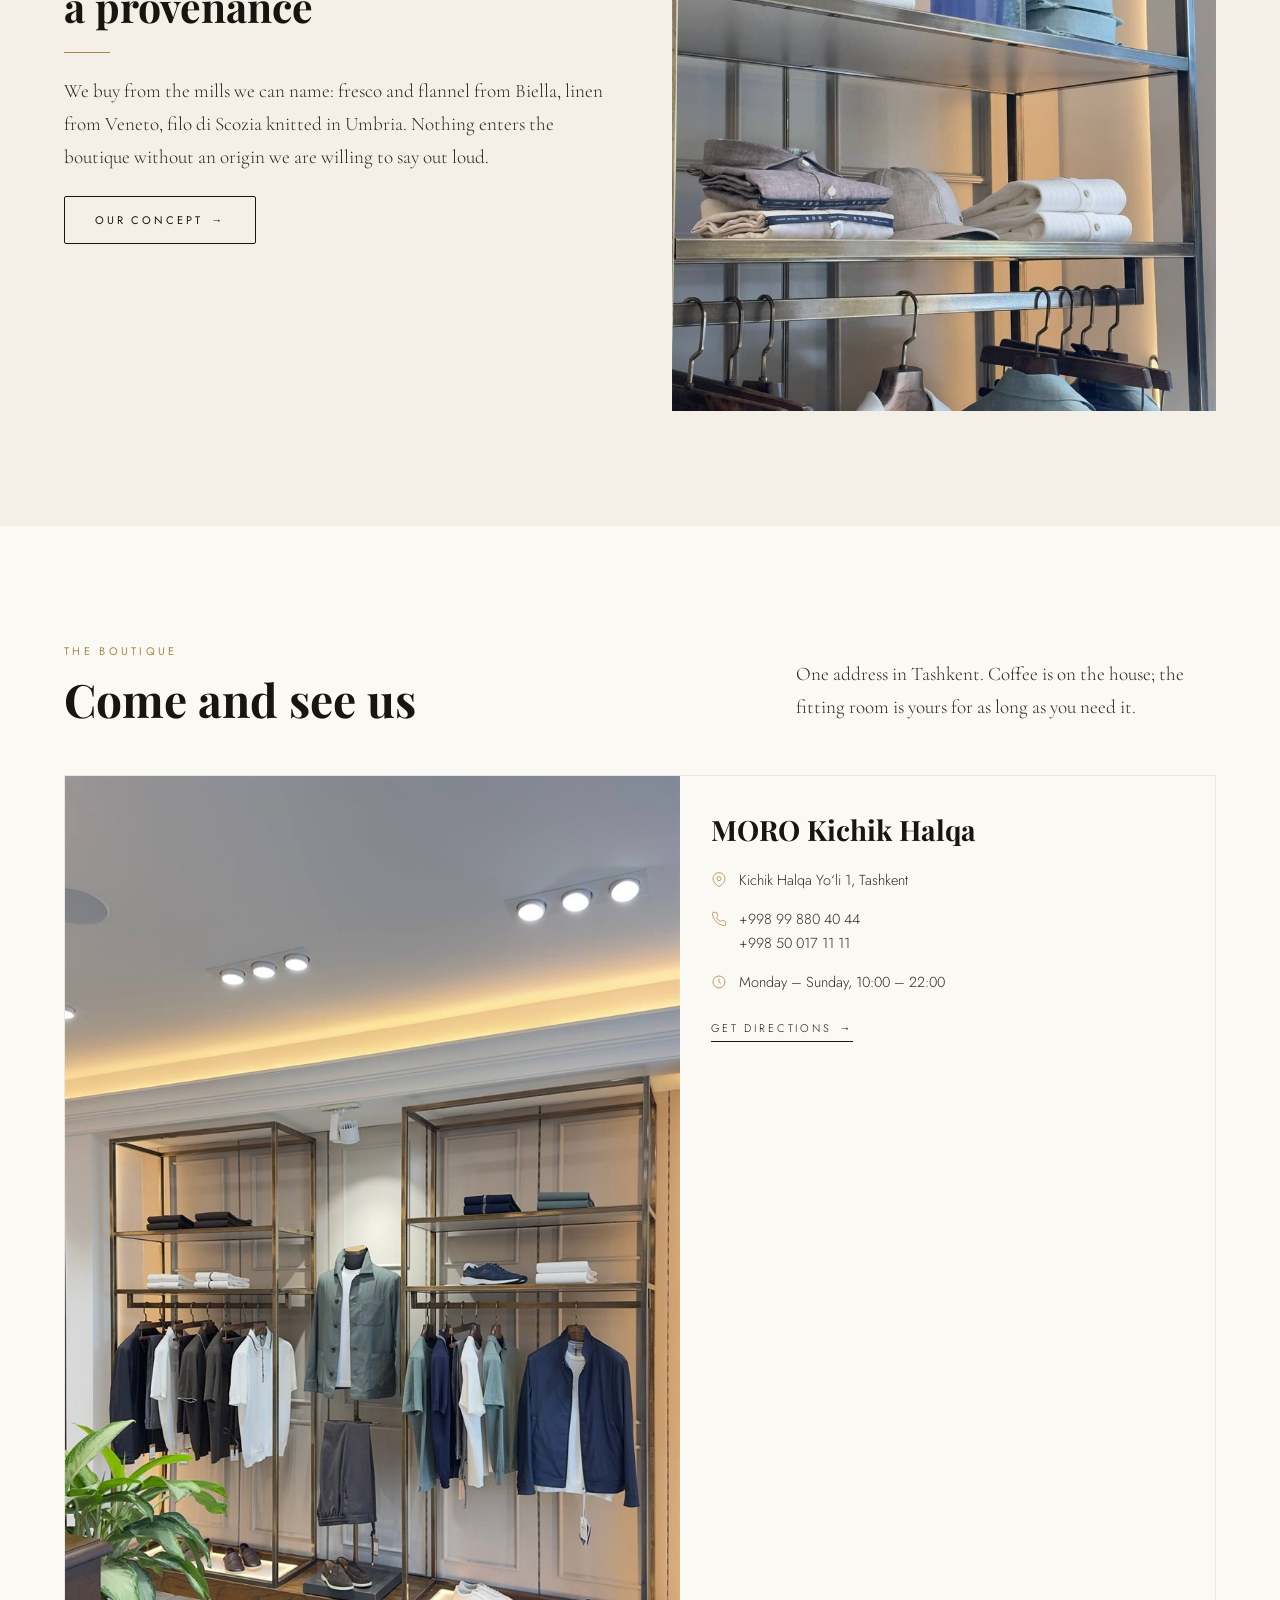
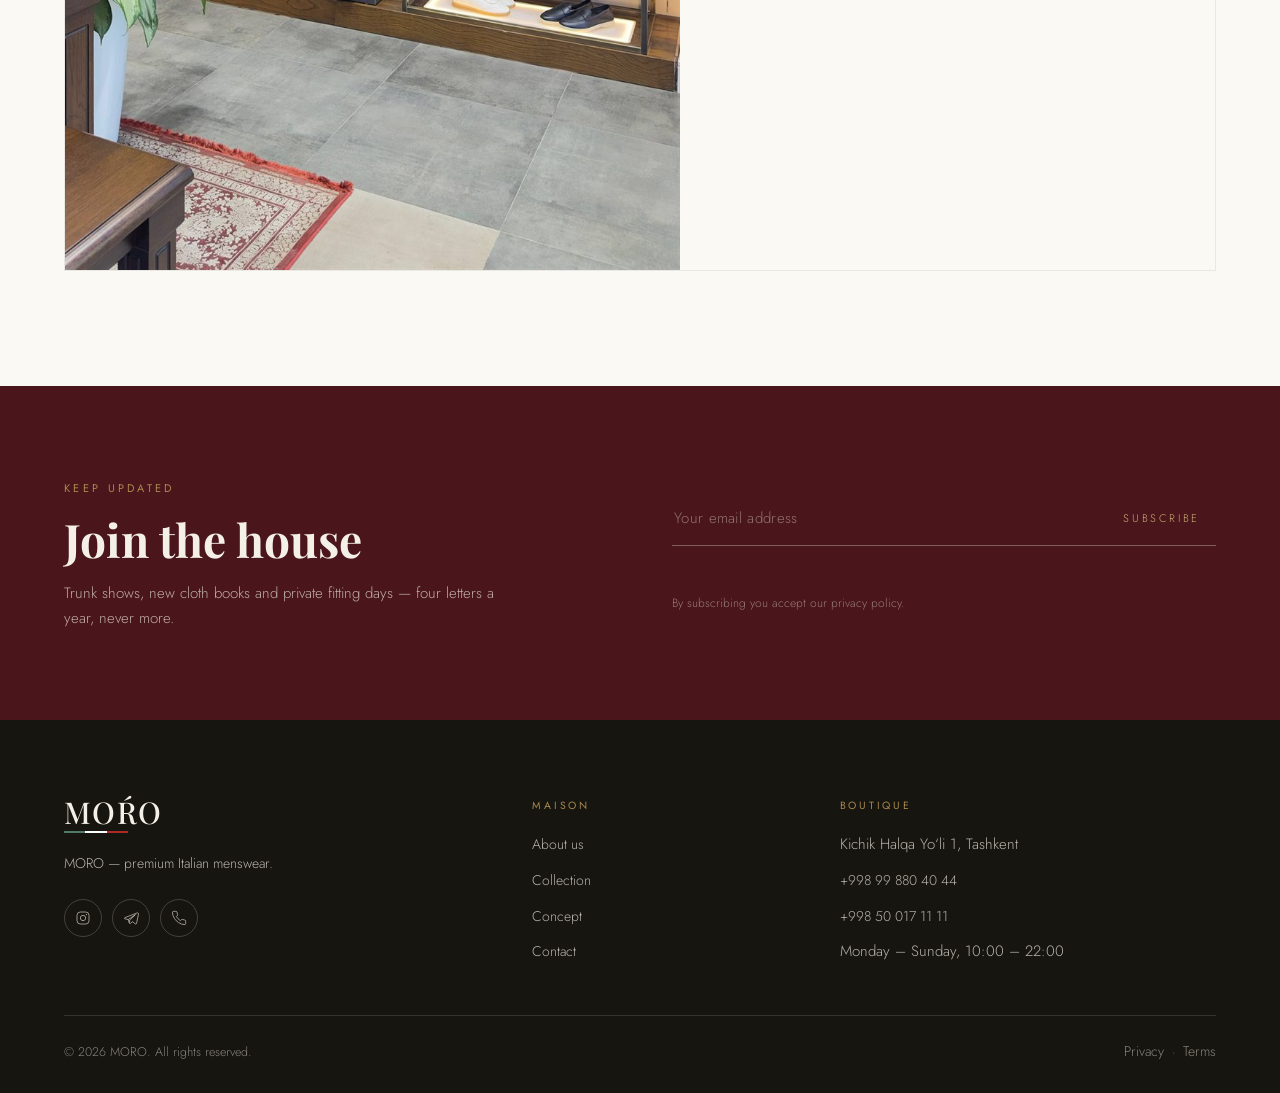
==== commit 58a3e439: "Убраны две услуги, цифра языков и бренд GENT'L - Карточки «Пошив на заказ» и «Подгонка включена» уда" ====
--- a/index.html
+++ b/index.html
@@ -4,7 +4,7 @@
 <meta charset="utf-8">
 <meta name="viewport" content="width=device-width, initial-scale=1">
 <title>MORO — Sartoria Italiana · Tashkent</title>
-<meta name="description" content="MORO — премиальная мужская одежда из Италии. Бутик в Ташкенте: Кичик халка йули, 1. Herno, Gran Sasso, Gent’l, Edo, Henderson Baracco и другие итальянские марки.">
+<meta name="description" content="MORO — премиальная мужская одежда из Италии. Бутик в Ташкенте: Кичик халка йули, 1. Herno, Gran Sasso, Edo, Henderson Baracco и другие итальянские марки.">
 <meta name="theme-color" content="#4A161C">
 <meta property="og:title" content="MORO — Sartoria Italiana · Tashkent">
 <meta property="og:description" content="MORO — премиальная мужская одежда из Италии. Бутик в Ташкенте, Кичик халка йули, 1.">
@@ -229,23 +229,14 @@
           <h3 data-i18n="val.1.t"></h3><p data-i18n="val.1.d"></p>
         </div>
         <div class="val reveal" data-d="1">
-          <svg viewBox="0 0 24 24"><path d="M3 6h18M3 12h18M3 18h10"/><circle cx="18" cy="18" r="3"/></svg>
+          <svg viewBox="0 0 24 24"><path d="M20 21v-2a4 4 0 00-4-4H8a4 4 0 00-4 4v2"/><circle cx="12" cy="7" r="4"/></svg>
           <h3 data-i18n="val.2.t"></h3><p data-i18n="val.2.d"></p>
-        </div>
-        <div class="val reveal" data-d="2">
-          <svg viewBox="0 0 24 24"><circle cx="6" cy="6" r="3"/><circle cx="6" cy="18" r="3"/><path d="M20 4L8.1 16M8.1 8L20 20"/></svg>
-          <h3 data-i18n="val.3.t"></h3><p data-i18n="val.3.d"></p>
-        </div>
-        <div class="val reveal" data-d="3">
-          <svg viewBox="0 0 24 24"><path d="M20 21v-2a4 4 0 00-4-4H8a4 4 0 00-4 4v2"/><circle cx="12" cy="7" r="4"/></svg>
-          <h3 data-i18n="val.4.t"></h3><p data-i18n="val.4.d"></p>
         </div>
       </div>
 
       <div class="stats" style="margin-top:clamp(40px,5vw,72px)">
         <div class="stat reveal"><span class="stat__n" data-i18n="stat.1.n"></span><span class="stat__l" data-i18n="stat.1.l"></span></div>
         <div class="stat reveal" data-d="1"><span class="stat__n" data-i18n="stat.2.n"></span><span class="stat__l" data-i18n="stat.2.l"></span></div>
-        <div class="stat reveal" data-d="2"><span class="stat__n" data-i18n="stat.3.n"></span><span class="stat__l" data-i18n="stat.3.l"></span></div>
       </div>
     </div>
   </section>
@@ -255,7 +246,7 @@
     <div class="wrap">
       <div class="split split--rev">
         <figure class="split__media reveal">
-          <img src="assets/img/editorial/edit-label.jpg" alt="" style="--pos:50% 45%" loading="lazy" decoding="async">
+          <img src="assets/img/editorial/edit-shelf.jpg" alt="" style="--pos:50% 45%" loading="lazy" decoding="async">
         </figure>
         <div class="split__body">
           <span class="eyebrow reveal" data-i18n="cloth.eye"></span>
--- a/assets/css/style.css
+++ b/assets/css/style.css
@@ -486,12 +486,13 @@
 html[lang="ar"] .stat__l { letter-spacing: .03em; font-size: 13px; }
 
 /* ---------- 16. Values ---------- */
-.vals { display: grid; grid-template-columns: repeat(4, 1fr); gap: clamp(20px, 2.4vw, 40px); }
+.vals { display: grid; grid-template-columns: repeat(auto-fit, minmax(260px, 1fr)); gap: clamp(20px, 2.4vw, 40px); }
 .val { display: grid; gap: 13px; padding-top: 26px; border-top: 1px solid var(--line); }
 .sec--wine .val { border-color: rgba(244,240,231,.2); }
 .val svg { width: 26px; height: 26px; stroke: var(--brass); fill: none; stroke-width: 1; }
 .val h3 { font-family: var(--f-display); font-size: 20px; font-weight: 400; }
-.val p { font-size: 14px; color: var(--muted); line-height: 1.68; }
+/* keeps the measure readable when only a couple of values are shown */
+.val p { font-size: 14px; color: var(--muted); line-height: 1.68; max-width: 46ch; }
 .sec--wine .val p { color: rgba(244,240,231,.62); }
 
 /* ---------- 17. Mosaic ---------- */
